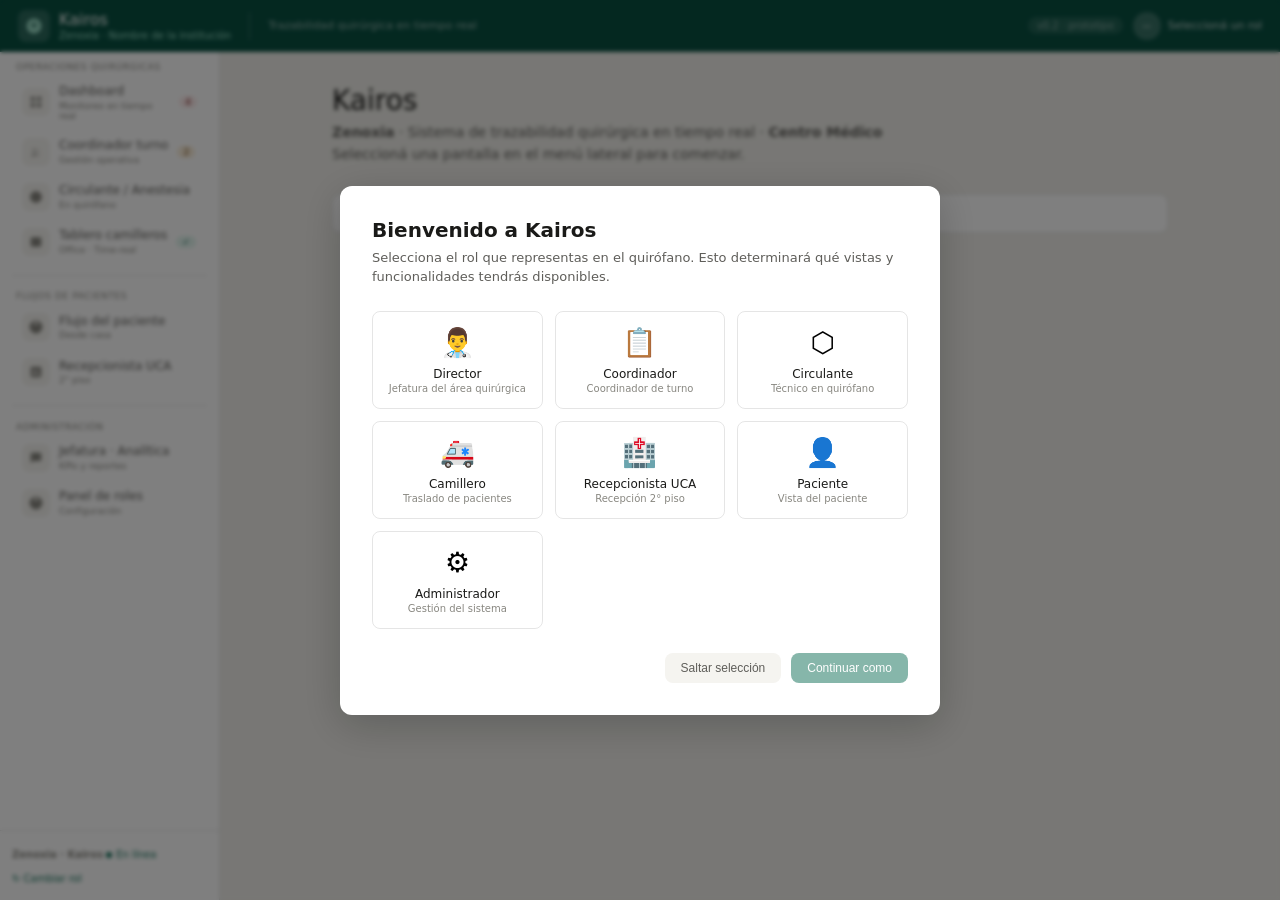
==== index.html @ 5dfb1ed2 "Add files via upload" ====
<!DOCTYPE html>
<html lang="es">
<head>
<meta charset="UTF-8">
<meta name="viewport" content="width=device-width, initial-scale=1.0">
<title>Kairos — Sistema de Trazabilidad Quirúrgica</title>
<script src="config.js"></script>
<style>
:root{
  --bg:#fff;--bg2:#f5f4f0;--bg3:#f0efea;
  --txt:#1a1a18;--txt2:#5f5e5a;--txt3:#888780;
  --brd:rgba(0,0,0,0.10);--brd2:rgba(0,0,0,0.18);
  --g:#0F6E56;--gl:#E1F5EE;--gm:#9FE1CB;--gd:#085041;
  --bl:#E6F1FB;--b:#0C447C;
  --al:#FAEEDA;--a:#633806;--am:#EF9F27;
  --rl:#FCEBEB;--r2:#791F1F;--rm:#E24B4A;
  --pl:#EEEDFE;--p:#3C3489;
  --rr:8px;--rl2:12px;
  --nav-w:220px;
  --top-h:52px;
}
*{box-sizing:border-box;margin:0;padding:0}
html,body{height:100%;overflow:hidden}
body{font-family:-apple-system,BlinkMacSystemFont,'Segoe UI',system-ui,sans-serif;font-size:13px;background:var(--bg3);display:flex;flex-direction:column}

/* ── MODAL SELECTOR DE ROLES ── */
.role-selector-modal{position:fixed;inset:0;background:rgba(0,0,0,.5);display:flex;align-items:center;justify-content:center;z-index:1000;backdrop-filter:blur(2px)}
.rsm-content{background:var(--bg);border-radius:var(--rl2);padding:32px;max-width:600px;width:90%;box-shadow:0 10px 40px rgba(0,0,0,.2)}
.rsm-header{margin-bottom:24px}
.rsm-title{font-size:20px;font-weight:600;color:var(--txt);margin-bottom:6px}
.rsm-sub{font-size:13px;color:var(--txt2);line-height:1.5}
.rsm-grid{display:grid;grid-template-columns:repeat(auto-fit, minmax(160px, 1fr));gap:12px;margin:20px 0}
.rsm-card{padding:14px;border:1px solid var(--brd);border-radius:var(--rr);cursor:pointer;transition:all .15s;text-align:center}
.rsm-card:hover{border-color:var(--gm);background:var(--gl);transform:translateY(-2px)}
.rsm-card.selected{border-color:var(--g);background:var(--gl);box-shadow:0 4px 12px rgba(15,110,86,.15)}
.rsm-card-icon{font-size:28px;margin-bottom:8px}
.rsm-card-name{font-size:12px;font-weight:500;color:var(--txt);margin-bottom:2px}
.rsm-card-desc{font-size:10px;color:var(--txt3)}
.rsm-footer{display:flex;gap:10px;margin-top:24px;justify-content:flex-end}
.rsm-btn{padding:8px 16px;border-radius:var(--rr);border:none;font-size:12px;font-weight:500;cursor:pointer;transition:all .15s}
.rsm-btn-cancel{background:var(--bg2);color:var(--txt2)}
.rsm-btn-cancel:hover{background:var(--brd2)}
.rsm-btn-confirm{background:var(--g);color:#fff}
.rsm-btn-confirm:hover{background:var(--gd)}
.rsm-btn-confirm:disabled{opacity:.5;cursor:not-allowed}

/* ── TOPBAR GLOBAL ── */
.global-top{height:var(--top-h);background:var(--gd);display:flex;align-items:center;padding:0 18px;gap:14px;flex-shrink:0;border-bottom:0.5px solid rgba(255,255,255,.1)}
.gt-logo{display:flex;align-items:center;gap:9px}
.gt-logo-icon{width:32px;height:32px;background:rgba(255,255,255,.15);border-radius:8px;display:flex;align-items:center;justify-content:center}
.gt-logo-icon svg{width:18px;height:18px;fill:var(--gm)}
.gt-product{font-size:16px;font-weight:500;color:#fff}
.gt-inst{font-size:10px;color:var(--gm);margin-top:1px}
.gt-sep{width:1px;height:28px;background:rgba(255,255,255,.2);margin:0 4px}
.gt-tagline{font-size:11px;color:rgba(255,255,255,.6)}
.gt-right{margin-left:auto;display:flex;align-items:center;gap:10px}
.gt-version{font-size:10px;color:rgba(255,255,255,.5);background:rgba(255,255,255,.1);padding:3px 9px;border-radius:20px}
.gt-user{display:flex;align-items:center;gap:7px;font-size:11px;color:rgba(255,255,255,.8);cursor:pointer}
.gt-user:hover{opacity:.8}
.gt-av{width:28px;height:28px;border-radius:50%;background:rgba(255,255,255,.2);display:flex;align-items:center;justify-content:center;font-size:9px;font-weight:500;color:#fff}
.gt-user-menu{position:absolute;top:52px;right:18px;background:var(--bg);border:0.5px solid var(--brd);border-radius:var(--rr);padding:6px;min-width:180px;display:none;z-index:500;box-shadow:0 4px 12px rgba(0,0,0,.1)}
.gt-user-menu.visible{display:block}
.gum-item{padding:8px 12px;font-size:11px;color:var(--txt2);cursor:pointer;border-radius:var(--rr);transition:background .12s}
.gum-item:hover{background:var(--bg2)}
.gum-divider{height:0.5px;background:var(--brd);margin:4px 0}

/* ── LAYOUT ── */
.app-body{display:flex;flex:1;overflow:hidden}

/* ── SIDEBAR NAV ── */
.sidenav{width:var(--nav-w);background:var(--bg);border-right:0.5px solid var(--brd);display:flex;flex-direction:column;flex-shrink:0;overflow-y:auto}
.nav-section{padding:10px 12px 4px}
.nav-section-title{font-size:9px;font-weight:500;color:var(--txt3);text-transform:uppercase;letter-spacing:.07em;margin-bottom:4px;padding:0 4px}
.nav-item{display:flex;align-items:center;gap:9px;padding:8px 10px;border-radius:var(--rr);cursor:pointer;transition:background .12s;margin-bottom:1px}
.nav-item:hover{background:var(--bg2)}
.nav-item.active{background:var(--gl)}
.nav-item.active .nav-label{color:var(--gd);font-weight:500}
.nav-item.active .nav-icon{background:var(--g)}
.nav-item.active .nav-icon svg{fill:#fff;stroke:#fff}
.nav-item.hidden{display:none}
.nav-icon{width:28px;height:28px;border-radius:7px;background:var(--bg2);display:flex;align-items:center;justify-content:center;flex-shrink:0;transition:background .12s}
.nav-icon svg{width:14px;height:14px;fill:var(--txt3);stroke:none}
.nav-label{font-size:12px;color:var(--txt2);flex:1;line-height:1.3}
.nav-role{font-size:9px;color:var(--txt3);margin-top:1px}
.nav-badge{font-size:9px;padding:1px 6px;border-radius:8px;font-weight:500}
.nb-alert{background:var(--rl);color:var(--r2)}
.nb-warn{background:var(--al);color:var(--a)}
.nb-ok{background:var(--gl);color:var(--gd)}
.nb-info{background:var(--bl);color:var(--b)}

.nav-divider{height:0.5px;background:var(--brd);margin:6px 12px}

.nav-footer{padding:12px;border-top:0.5px solid var(--brd);margin-top:auto}
.nf-info{font-size:10px;color:var(--txt3);line-height:1.6}
.nf-dot{display:inline-flex;align-items:center;gap:4px;font-size:10px;color:var(--g);margin-top:4px}
.nf-live{width:6px;height:6px;border-radius:50%;background:var(--g);animation:pulse 1.8s infinite}
.nf-change-role{font-size:10px;color:var(--g);cursor:pointer;margin-top:6px;padding:4px 0}
.nf-change-role:hover{text-decoration:underline}
@keyframes pulse{0%,100%{opacity:1}50%{opacity:.3}}

/* ── CONTENT AREA ── */
.content{flex:1;overflow:hidden;position:relative;background:var(--bg3)}
.content iframe{width:100%;height:100%;border:none;display:block}
.content-placeholder{display:flex;flex-direction:column;align-items:center;justify-content:center;height:100%;gap:12px;color:var(--txt3)}
.cp-icon{font-size:48px;opacity:.4}
.cp-text{font-size:14px;font-weight:500;color:var(--txt2)}
.cp-sub{font-size:11px;color:var(--txt3)}

/* ── BREADCRUMB ── */
.breadcrumb{height:34px;background:var(--bg);border-bottom:0.5px solid var(--brd);display:flex;align-items:center;padding:0 16px;gap:6px;font-size:11px;color:var(--txt3);flex-shrink:0}
.bc-home{color:var(--txt3);cursor:pointer}
.bc-home:hover{color:var(--g)}
.bc-sep{color:var(--brd2)}
.bc-current{color:var(--txt);font-weight:500}
.bc-right{margin-left:auto;display:flex;align-items:center;gap:8px}
.bc-badge{font-size:10px;padding:2px 8px;border-radius:10px;font-weight:500}
.bc-open{font-size:10px;color:var(--g);cursor:pointer;text-decoration:none;display:flex;align-items:center;gap:3px}
.bc-open:hover{text-decoration:underline}

/* ── LOADING ── */
.loading{position:absolute;inset:0;background:var(--bg3);display:flex;align-items:center;justify-content:center;flex-direction:column;gap:10px;z-index:10}
.loading-spinner{width:32px;height:32px;border:2px solid var(--brd);border-top-color:var(--g);border-radius:50%;animation:spin .8s linear infinite}
@keyframes spin{to{transform:rotate(360deg)}}
.loading-txt{font-size:11px;color:var(--txt3)}

/* ── WELCOME ── */
.welcome{padding:32px;max-width:900px;margin:0 auto;overflow-y:auto}
.w-product{font-size:28px;font-weight:500;color:var(--txt);margin-bottom:4px}
.w-sub{font-size:14px;color:var(--txt2);margin-bottom:28px;line-height:1.6}

.w-section-title{font-size:12px;font-weight:600;color:var(--txt);text-transform:uppercase;letter-spacing:.05em;margin-top:28px;margin-bottom:12px;padding:8px 0;border-bottom:0.5px solid var(--brd)}

.w-grid{display:grid;grid-template-columns:repeat(auto-fit, minmax(250px, 1fr));gap:12px}
.w-card{background:var(--bg);border:0.5px solid var(--brd);border-radius:var(--rl2);padding:16px;cursor:pointer;transition:all .15s}
.w-card:hover{border-color:var(--gm);background:var(--gl);box-shadow:0 2px 8px rgba(0,0,0,.06)}
.w-card.featured{border-color:var(--gm);background:var(--gl)}
.wc-icon{width:36px;height:36px;border-radius:9px;display:flex;align-items:center;justify-content:center;margin-bottom:10px;font-size:18px}
.wc-title{font-size:13px;font-weight:500;color:var(--txt);margin-bottom:3px}
.wc-role{font-size:10px;color:var(--txt3);margin-bottom:6px}
.wc-desc{font-size:11px;color:var(--txt2);line-height:1.5}

.w-hint{font-size:11px;color:var(--txt3);margin-top:28px;padding:10px 14px;background:var(--bg);border-radius:var(--rr);border:0.5px solid var(--brd);line-height:1.6}
</style>
</head>
<body>

<!-- MODAL DE SELECCIÓN DE ROLES (INICIAL) -->
<div class="role-selector-modal" id="role-selector-modal" style="display:none">
  <div class="rsm-content">
    <div class="rsm-header">
      <div class="rsm-title">Bienvenido a Kairos</div>
      <div class="rsm-sub">Selecciona el rol que representas en el quirófano. Esto determinará qué vistas y funcionalidades tendrás disponibles.</div>
    </div>

    <div class="rsm-grid" id="role-grid">
      <!-- Se genera dinámicamente -->
    </div>

    <div class="rsm-footer">
      <button class="rsm-btn rsm-btn-cancel" onclick="skipRoleSelection()">Saltar selección</button>
      <button class="rsm-btn rsm-btn-confirm" id="btn-confirm-role" disabled>Continuar como</button>
    </div>
  </div>
</div>

<!-- TOPBAR GLOBAL -->
<div class="global-top">
  <div class="gt-logo">
    <div class="gt-logo-icon">
      <svg viewBox="0 0 24 24"><path d="M12 2a10 10 0 100 20A10 10 0 0012 2zm1 14h-2v-4H7v-2h4V6h2v4h4v2h-4v4z"/></svg>
    </div>
    <div>
      <div class="gt-product" id="top-product">Kairos</div>
      <div class="gt-inst" id="top-inst">Zenoxia · Nombre de la institución</div>
    </div>
  </div>
  <div class="gt-sep"></div>
  <div class="gt-tagline" id="top-tagline">Trazabilidad quirúrgica en tiempo real</div>
  <div class="gt-right">
    <div class="gt-version" id="top-version">v0.2 · prototipo</div>
    <div class="gt-user" id="top-user" onclick="toggleUserMenu()">
      <div class="gt-av" id="top-av">—</div>
      <span id="top-username">Seleccioná un rol</span>
    </div>
    <div class="gt-user-menu" id="user-menu">
      <div class="gum-item" onclick="changeRole()">Cambiar rol</div>
      <div class="gum-divider"></div>
      <div class="gum-item" onclick="loadScreen('roles')">Configurar acceso</div>
      <div class="gum-item" onclick="clearStorage()">Limpiar sesión</div>
    </div>
  </div>
</div>

<!-- APP BODY -->
<div class="app-body">

  <!-- SIDENAV -->
  <div class="sidenav">

    <div class="nav-section">
      <div class="nav-section-title">Operaciones Quirúrgicas</div>

      <div class="nav-item" onclick="loadScreen('dashboard')" id="nav-dashboard" data-roles="director,coord,circulante,camillero">
        <div class="nav-icon">
          <svg viewBox="0 0 24 24" stroke="var(--txt3)" fill="none" stroke-width="1.8"><rect x="3" y="3" width="7" height="7"/><rect x="14" y="3" width="7" height="7"/><rect x="3" y="14" width="7" height="7"/><rect x="14" y="14" width="7" height="7"/></svg>
        </div>
        <div>
          <div class="nav-label">Dashboard</div>
          <div class="nav-role">Monitoreo en tiempo real</div>
        </div>
        <span class="nav-badge nb-alert">4</span>
      </div>

      <div class="nav-item" onclick="loadScreen('coord')" id="nav-coord" data-roles="director,coord">
        <div class="nav-icon">
          <svg viewBox="0 0 24 24" stroke="var(--txt3)" fill="none" stroke-width="1.8"><path d="M4 19.5A2.5 2.5 0 0 1 6.5 17H20M4 6.5A2.5 2.5 0 0 1 6.5 9H20M4 12.5A2.5 2.5 0 0 1 6.5 15H20"/></svg>
        </div>
        <div>
          <div class="nav-label">Coordinador turno</div>
          <div class="nav-role">Gestión operativa</div>
        </div>
        <span class="nav-badge nb-warn">2</span>
      </div>

      <div class="nav-item" onclick="loadScreen('circulante')" id="nav-circulante" data-roles="director,circulante">
        <div class="nav-icon">
          <svg viewBox="0 0 24 24" stroke="var(--txt3)" fill="none" stroke-width="1.8"><path d="M12 2c5.5 0 10 4.5 10 10s-4.5 10-10 10S2 17.5 2 12 6.5 2 12 2m0 2v8m4-4l-4 4m-4-4l4 4"/></svg>
        </div>
        <div>
          <div class="nav-label">Circulante / Anestesia</div>
          <div class="nav-role">En quirófano</div>
        </div>
      </div>

      <div class="nav-item" onclick="loadScreen('camilleros')" id="nav-camilleros" data-roles="director,coord,camillero">
        <div class="nav-icon">
          <svg viewBox="0 0 24 24" stroke="var(--txt3)" fill="none" stroke-width="1.8"><path d="M3 12h2m14 0h2M3 6h18M3 18h18M5 4h14a2 2 0 0 1 2 2v12a2 2 0 0 1-2 2H5a2 2 0 0 1-2-2V6a2 2 0 0 1 2-2z"/></svg>
        </div>
        <div>
          <div class="nav-label">Tablero camilleros</div>
          <div class="nav-role">Office · Time-real</div>
        </div>
        <span class="nav-badge nb-ok">✓</span>
      </div>

    </div>

    <div class="nav-divider"></div>

    <div class="nav-section">
      <div class="nav-section-title">Flujos de Pacientes</div>

      <div class="nav-item" onclick="loadScreen('paciente')" id="nav-paciente" data-roles="director,coord,paciente">
        <div class="nav-icon">
          <svg viewBox="0 0 24 24" stroke="var(--txt3)" fill="none" stroke-width="1.8"><path d="M12 1a11 11 0 1 0 0 22 11 11 0 0 0 0-22zm0 2a3 3 0 1 1 0 6 3 3 0 0 1 0-6zm6 9.5c0-2.5-2.5-4.5-6-4.5s-6 2-6 4.5V20h12v-2.5z"/></svg>
        </div>
        <div>
          <div class="nav-label">Flujo del paciente</div>
          <div class="nav-role">Desde casa</div>
        </div>
      </div>

      <div class="nav-item" onclick="loadScreen('uca')" id="nav-uca" data-roles="director,uca">
        <div class="nav-icon">
          <svg viewBox="0 0 24 24" stroke="var(--txt3)" fill="none" stroke-width="1.8"><path d="M19 3H5c-1.1 0-2 .9-2 2v14c0 1.1.9 2 2 2h14c1.1 0 2-.9 2-2V5c0-1.1-.9-2-2-2zM9 17H7v-7h2v7zm4 0h-2V7h2v10zm4 0h-2v-4h2v4z"/></svg>
        </div>
        <div>
          <div class="nav-label">Recepcionista UCA</div>
          <div class="nav-role">2° piso</div>
        </div>
      </div>

    </div>

    <div class="nav-divider"></div>

    <div class="nav-section">
      <div class="nav-section-title">Administración</div>

      <div class="nav-item" onclick="loadScreen('jefatura')" id="nav-jefatura" data-roles="director">
        <div class="nav-icon">
          <svg viewBox="0 0 24 24" stroke="var(--txt3)" fill="none" stroke-width="1.8"><path d="M21 15a2 2 0 0 1-2 2H7l-4 4V5a2 2 0 0 1 2-2h14a2 2 0 0 1 2 2z"/></svg>
        </div>
        <div>
          <div class="nav-label">Jefatura · Analítica</div>
          <div class="nav-role">KPIs y reportes</div>
        </div>
      </div>

      <div class="nav-item" onclick="loadScreen('roles')" id="nav-roles" data-roles="director,admin">
        <div class="nav-icon">
          <svg viewBox="0 0 24 24" stroke="var(--txt3)" fill="none" stroke-width="1.8"><path d="M12 1a11 11 0 1 0 0 22 11 11 0 0 0 0-22zm0 2a3 3 0 1 1 0 6 3 3 0 0 1 0-6zm6 9.5c0-2.5-2.5-4.5-6-4.5s-6 2-6 4.5V20h12v-2.5z"/></svg>
        </div>
        <div>
          <div class="nav-label">Panel de roles</div>
          <div class="nav-role">Configuración</div>
        </div>
      </div>

    </div>

    <!-- FOOTER NAV -->
    <div class="nav-footer">
      <div class="nf-info">
        <strong id="nf-config-name">Zenoxia · Kairos</strong>
        <div class="nf-dot"><span class="nf-live"></span> En línea</div>
      </div>
      <div class="nf-change-role" onclick="changeRole()">↻ Cambiar rol</div>
    </div>

  </div>

  <!-- MAIN CONTENT -->
  <div style="display:flex;flex-direction:column;flex:1;overflow:hidden">
    
    <!-- BREADCRUMB -->
    <div class="breadcrumb" id="breadcrumb" style="display:none">
      <span class="bc-home" onclick="goHome()">Inicio</span>
      <span class="bc-sep">/</span>
      <span class="bc-current" id="bc-current">—</span>
      <div class="bc-right">
        <a class="bc-open" id="bc-open-link" target="_blank" rel="noopener noreferrer">
          <span>Abrir en nueva pestaña</span>
          <span>↗</span>
        </a>
      </div>
    </div>

    <!-- IFRAME CONTENT -->
    <div class="content" id="content-area">

      <!-- WELCOME DEFAULT -->
      <div id="welcome-screen" class="welcome">
        <div class="w-product" id="w-product-name">Kairos</div>
        <div class="w-sub"><strong id="w-empresa">Zenoxia</strong> · Sistema de trazabilidad quirúrgica en tiempo real · <strong id="w-inst-name">Centro Médico</strong><br>Seleccioná una pantalla en el menú lateral para comenzar.</div>

        <div id="role-specific-content">
          <!-- Se genera dinámicamente según el rol -->
        </div>

        <div class="w-hint">
          <strong>Prototipo funcional v0.2</strong> · Estás navegando como <strong id="hint-role">usuario sin rol</strong>. <a href="#" onclick="changeRole(); return false;">Cambiar rol</a>
        </div>
      </div>

      <!-- IFRAME (oculto hasta que se selecciona una pantalla) -->
      <div id="loading-indicator" class="loading" style="display:none">
        <div class="loading-spinner"></div>
        <div class="loading-txt">Cargando pantalla...</div>
      </div>
      <iframe id="main-iframe" style="display:none" title="Pantalla Kairos"></iframe>

    </div>
  </div>
</div>

<script>
// ── DEFINICIÓN DE ROLES ──────────────────────────────
const ROLES_CONFIG = {
  director: {
    icon: '👨‍⚕️',
    name: 'Director',
    desc: 'Jefatura del área quirúrgica',
    user: 'DR',
    username: 'Dr. Díaz Ruiz, Adriana'
  },
  coord: {
    icon: '📋',
    name: 'Coordinador',
    desc: 'Coordinador de turno',
    user: 'GR',
    username: 'González, Romina · Coord. QX'
  },
  circulante: {
    icon: '⬡',
    name: 'Circulante',
    desc: 'Técnico en quirófano',
    user: 'LV',
    username: 'Vidal, Laura · Circulante'
  },
  camillero: {
    icon: '🚑',
    name: 'Camillero',
    desc: 'Traslado de pacientes',
    user: 'CA',
    username: 'Sistema Camilleros'
  },
  uca: {
    icon: '🏥',
    name: 'Recepcionista UCA',
    desc: 'Recepción 2° piso',
    user: 'MR',
    username: 'Rodríguez, María'
  },
  paciente: {
    icon: '👤',
    name: 'Paciente',
    desc: 'Vista del paciente',
    user: '→',
    username: 'Vista del paciente'
  },
  admin: {
    icon: '⚙️',
    name: 'Administrador',
    desc: 'Gestión del sistema',
    user: 'AD',
    username: 'Administrador del sistema'
  }
};

// ── DEFINICIÓN DE PANTALLAS ──────────────────────────────
const SCREENS = {
  dashboard:  { file:'03_dashboard_monitoreo.html',      label:'Dashboard · Monitoreo' },
  coord:      { file:'02_coordinador_turno_qx_v2.html',  label:'Coordinador turno QX' },
  circulante: { file:'05_circulante_qx.html',            label:'Circulante · QX' },
  camilleros: { file:'08_tablero_camilleros.html',       label:'Tablero camilleros' },
  uca:        { file:'06_uca_jefatura.html',             label:'Recepcionista UCA' },
  paciente:   { file:'04_flujo_paciente_v3.html',        label:'Flujo del paciente' },
  jefatura:   { file:'06_uca_jefatura.html',             label:'Jefatura · Analítica' },
  roles:      { file:'01_panel_roles.html',              label:'Panel de roles' },
};

let currentRole = null;
let currentScreen = null;

// ── INICIALIZACIÓN ──────────────────────────────────
window.addEventListener('DOMContentLoaded', () => {
  // Aplicar config
  if (typeof CONFIG !== 'undefined') {
    document.getElementById('top-product').textContent    = CONFIG.proyecto.nombre;
    document.getElementById('top-inst').textContent       = CONFIG.proyecto.empresa + ' · ' + CONFIG.institucion.nombre;
    document.getElementById('top-tagline').textContent    = CONFIG.proyecto.tagline;
    document.getElementById('top-version').textContent    = CONFIG.proyecto.version;
    document.getElementById('w-product-name').textContent = CONFIG.proyecto.nombre;
    document.getElementById('w-empresa').textContent      = CONFIG.proyecto.empresa;
    document.getElementById('w-inst-name').textContent    = CONFIG.institucion.nombre;
    document.getElementById('nf-config-name').textContent = CONFIG.proyecto.empresa + ' · ' + CONFIG.proyecto.nombre;
    document.title = CONFIG.proyecto.nombre + ' — ' + CONFIG.proyecto.empresa;
  }

  // Verificar si hay rol guardado
  const savedRole = localStorage.getItem('kairos-user-role');
  if (savedRole && ROLES_CONFIG[savedRole]) {
    setUserRole(savedRole);
  } else {
    showRoleSelector();
  }
});

// ── MODAL DE SELECCIÓN DE ROLES ──────────────────────────────
function showRoleSelector() {
  const roleGrid = document.getElementById('role-grid');
  const modal = document.getElementById('role-selector-modal');
  
  roleGrid.innerHTML = '';
  Object.entries(ROLES_CONFIG).forEach(([roleId, roleData]) => {
    const card = document.createElement('div');
    card.className = 'rsm-card';
    card.innerHTML = `
      <div class="rsm-card-icon">${roleData.icon}</div>
      <div class="rsm-card-name">${roleData.name}</div>
      <div class="rsm-card-desc">${roleData.desc}</div>
    `;
    card.onclick = () => selectRole(roleId, card);
    roleGrid.appendChild(card);
  });
  
  modal.style.display = 'flex';
}

function selectRole(roleId, element) {
  // Remover selección anterior
  document.querySelectorAll('.rsm-card').forEach(c => c.classList.remove('selected'));
  // Seleccionar nuevo
  element.classList.add('selected');
  // Habilitar botón
  document.getElementById('btn-confirm-role').disabled = false;
  document.getElementById('btn-confirm-role').textContent = 'Continuar como ' + ROLES_CONFIG[roleId].name;
  // Guardar selección temporal
  window.selectedRole = roleId;
}

function confirmRole() {
  if (window.selectedRole) {
    setUserRole(window.selectedRole);
  }
}

function skipRoleSelection() {
  document.getElementById('role-selector-modal').style.display = 'none';
  // Mostrar welcome sin rol
}

function setUserRole(roleId) {
  currentRole = roleId;
  const roleData = ROLES_CONFIG[roleId];
  
  // Guardar en localStorage
  localStorage.setItem('kairos-user-role', roleId);
  
  // Actualizar topbar
  document.getElementById('top-av').textContent = roleData.user;
  document.getElementById('top-username').textContent = roleData.username;
  document.getElementById('hint-role').textContent = roleData.name;
  
  // Ocultar modal
  document.getElementById('role-selector-modal').style.display = 'none';
  
  // Filtrar menú según rol
  filterMenuByRole(roleId);
  
  // Generar contenido dinámico del welcome
  generateWelcomeContent(roleId);
  
  // Volver a home
  goHome();
}

function filterMenuByRole(roleId) {
  document.querySelectorAll('[data-roles]').forEach(item => {
    const roles = item.getAttribute('data-roles').split(',');
    if (roles.includes(roleId)) {
      item.classList.remove('hidden');
    } else {
      item.classList.add('hidden');
    }
  });
}

function generateWelcomeContent(roleId) {
  const container = document.getElementById('role-specific-content');
  const roleData = ROLES_CONFIG[roleId];
  
  // Determinar qué pantallas mostrar para este rol
  const availableScreens = [];
  Object.entries(SCREENS).forEach(([screenId, screenData]) => {
    const navItem = document.getElementById('nav-' + screenId);
    if (navItem && !navItem.classList.contains('hidden')) {
      availableScreens.push({ id: screenId, ...screenData });
    }
  });
  
  let html = '';
  
  // Agrupar pantallas por categoría
  const opScreens = availableScreens.filter(s => 
    ['dashboard', 'coord', 'circulante', 'camilleros'].includes(s.id)
  );
  const pacScreens = availableScreens.filter(s => 
    ['paciente', 'uca'].includes(s.id)
  );
  const adminScreens = availableScreens.filter(s => 
    ['jefatura', 'roles'].includes(s.id)
  );
  
  if (opScreens.length > 0) {
    html += `<div class="w-section-title">Operaciones Quirúrgicas</div><div class="w-grid">`;
    opScreens.forEach(s => {
      const icons = {dashboard:'📊', coord:'📋', circulante:'⬡', camilleros:'🚑'};
      html += `
        <div class="w-card" onclick="loadScreen('${s.id}')">
          <div class="wc-icon" style="background:var(--bl)">${icons[s.id] || '📱'}</div>
          <div class="wc-title">${s.label}</div>
          <div class="wc-desc">Acceso disponible para tu rol.</div>
        </div>
      `;
    });
    html += `</div>`;
  }
  
  if (pacScreens.length > 0) {
    html += `<div class="w-section-title">Flujos de Pacientes</div><div class="w-grid">`;
    pacScreens.forEach(s => {
      const icons = {paciente:'👤', uca:'🏥'};
      html += `
        <div class="w-card" onclick="loadScreen('${s.id}')">
          <div class="wc-icon" style="background:var(--pl)">${icons[s.id] || '📱'}</div>
          <div class="wc-title">${s.label}</div>
          <div class="wc-desc">Acceso disponible para tu rol.</div>
        </div>
      `;
    });
    html += `</div>`;
  }
  
  if (adminScreens.length > 0) {
    html += `<div class="w-section-title">Administración</div><div class="w-grid">`;
    adminScreens.forEach(s => {
      const icons = {jefatura:'📈', roles:'⚙️'};
      html += `
        <div class="w-card" onclick="loadScreen('${s.id}')">
          <div class="wc-icon" style="background:var(--bg2)">${icons[s.id] || '⚙️'}</div>
          <div class="wc-title">${s.label}</div>
          <div class="wc-desc">Acceso disponible para tu rol.</div>
        </div>
      `;
    });
    html += `</div>`;
  }
  
  container.innerHTML = html;
}

function changeRole() {
  currentRole = null;
  localStorage.removeItem('kairos-user-role');
  location.reload();
}

function toggleUserMenu() {
  const menu = document.getElementById('user-menu');
  menu.classList.toggle('visible');
  document.addEventListener('click', function closeMenu(e) {
    if (!menu.contains(e.target) && !document.getElementById('top-user').contains(e.target)) {
      menu.classList.remove('visible');
      document.removeEventListener('click', closeMenu);
    }
  });
}

function clearStorage() {
  localStorage.clear();
  location.reload();
}

// ── CARGA DE PANTALLAS ──────────────────────────────────
function loadScreen(id) {
  const s = SCREENS[id];
  if (!s) return;
  
  // Verificar que el rol tiene acceso
  const navItem = document.getElementById('nav-' + id);
  if (!navItem || navItem.classList.contains('hidden')) {
    alert('No tienes acceso a esta pantalla con tu rol actual.');
    return;
  }
  
  currentScreen = id;

  // Activar nav item
  document.querySelectorAll('.nav-item').forEach(n => n.classList.remove('active'));
  if (navItem) navItem.classList.add('active');

  // Breadcrumb
  document.getElementById('breadcrumb').style.display = 'flex';
  document.getElementById('bc-current').textContent   = s.label;
  document.getElementById('bc-open-link').href        = s.file;

  // Ocultar welcome
  document.getElementById('welcome-screen').style.display = 'none';

  // Mostrar loading
  const loading = document.getElementById('loading-indicator');
  const iframe  = document.getElementById('main-iframe');
  loading.style.display = 'flex';
  iframe.style.display  = 'none';

  // Cargar iframe
  iframe.onload = () => {
    loading.style.display = 'none';
    iframe.style.display  = 'block';

    if (id === 'jefatura') {
      try {
        const doc = iframe.contentDocument || iframe.contentWindow.document;
        const jefBtn = doc.querySelector('.stab:last-child');
        if (jefBtn) jefBtn.click();
      } catch(e) {}
    }
  };
  iframe.src = s.file;
}

function goHome() {
  currentScreen = null;
  document.querySelectorAll('.nav-item').forEach(n => n.classList.remove('active'));
  document.getElementById('breadcrumb').style.display    = 'none';
  document.getElementById('welcome-screen').style.display = 'block';
  document.getElementById('main-iframe').style.display   = 'none';
  document.getElementById('loading-indicator').style.display = 'none';
}

// Aplicar botón de confirmación del modal
document.addEventListener('DOMContentLoaded', () => {
  document.getElementById('btn-confirm-role').addEventListener('click', confirmRole);
});
</script>
</body>
</html>
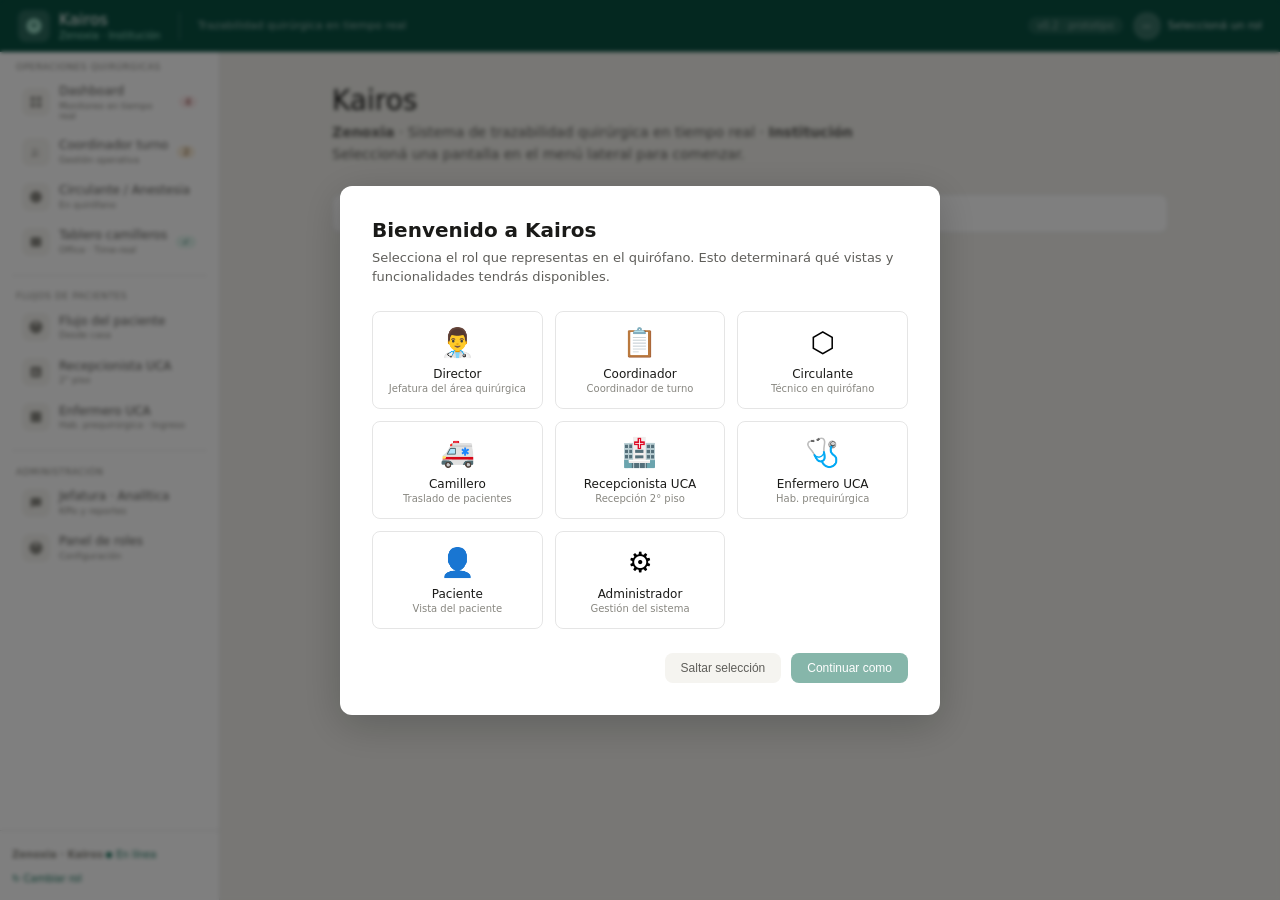
==== commit cc93a4a1: "Add files via upload" ====
--- a/index.html
+++ b/index.html
@@ -171,7 +171,7 @@
     </div>
     <div>
       <div class="gt-product" id="top-product">Kairos</div>
-      <div class="gt-inst" id="top-inst">Zenoxia · Nombre de la institución</div>
+      <div class="gt-inst" id="top-inst">Zenoxia · Institución</div>
     </div>
   </div>
   <div class="gt-sep"></div>
@@ -267,6 +267,16 @@
         <div>
           <div class="nav-label">Recepcionista UCA</div>
           <div class="nav-role">2° piso</div>
+        </div>
+      </div>
+
+      <div class="nav-item" onclick="loadScreen('enfermero')" id="nav-enfermero" data-roles="director,enfermero">
+        <div class="nav-icon">
+          <svg viewBox="0 0 24 24" stroke="var(--txt3)" fill="none" stroke-width="1.8"><rect x="3" y="3" width="18" height="18" rx="2"/><path d="M12 8v8M8 12h8"/></svg>
+        </div>
+        <div>
+          <div class="nav-label">Enfermero UCA</div>
+          <div class="nav-role">Hab. prequirúrgica · Ingreso</div>
         </div>
       </div>
 
@@ -332,7 +342,7 @@
       <!-- WELCOME DEFAULT -->
       <div id="welcome-screen" class="welcome">
         <div class="w-product" id="w-product-name">Kairos</div>
-        <div class="w-sub"><strong id="w-empresa">Zenoxia</strong> · Sistema de trazabilidad quirúrgica en tiempo real · <strong id="w-inst-name">Centro Médico</strong><br>Seleccioná una pantalla en el menú lateral para comenzar.</div>
+        <div class="w-sub"><strong id="w-empresa">Zenoxia</strong> · Sistema de trazabilidad quirúrgica en tiempo real · <strong id="w-inst-name">Institución</strong><br>Seleccioná una pantalla en el menú lateral para comenzar.</div>
 
         <div id="role-specific-content">
           <!-- Se genera dinámicamente según el rol -->
@@ -392,6 +402,13 @@
     user: 'MR',
     username: 'Rodríguez, María'
   },
+  enfermero: {
+    icon: '🩺',
+    name: 'Enfermero UCA',
+    desc: 'Hab. prequirúrgica',
+    user: 'GF',
+    username: 'Fernández, Gustavo'
+  },
   paciente: {
     icon: '👤',
     name: 'Paciente',
@@ -414,9 +431,10 @@
   coord:      { file:'02_coordinador_turno_qx_v2.html',  label:'Coordinador turno QX' },
   circulante: { file:'05_circulante_qx.html',            label:'Circulante · QX' },
   camilleros: { file:'08_tablero_camilleros.html',       label:'Tablero camilleros' },
-  uca:        { file:'06_uca_jefatura.html',             label:'Recepcionista UCA' },
+  uca:        { file:'06_recepcionista_uca.html',        label:'Recepcionista UCA' },
+  enfermero:  { file:'07_enfermero_uca.html',            label:'Enfermero UCA' },
   paciente:   { file:'04_flujo_paciente_v3.html',        label:'Flujo del paciente' },
-  jefatura:   { file:'06_uca_jefatura.html',             label:'Jefatura · Analítica' },
+  jefatura:   { file:'09_jefatura.html',                 label:'Jefatura · Analítica' },
   roles:      { file:'01_panel_roles.html',              label:'Panel de roles' },
 };
 
@@ -660,13 +678,7 @@
     loading.style.display = 'none';
     iframe.style.display  = 'block';
 
-    if (id === 'jefatura') {
-      try {
-        const doc = iframe.contentDocument || iframe.contentWindow.document;
-        const jefBtn = doc.querySelector('.stab:last-child');
-        if (jefBtn) jefBtn.click();
-      } catch(e) {}
-    }
+    // Jefatura is now a standalone file — no tab switching needed
   };
   iframe.src = s.file;
 }
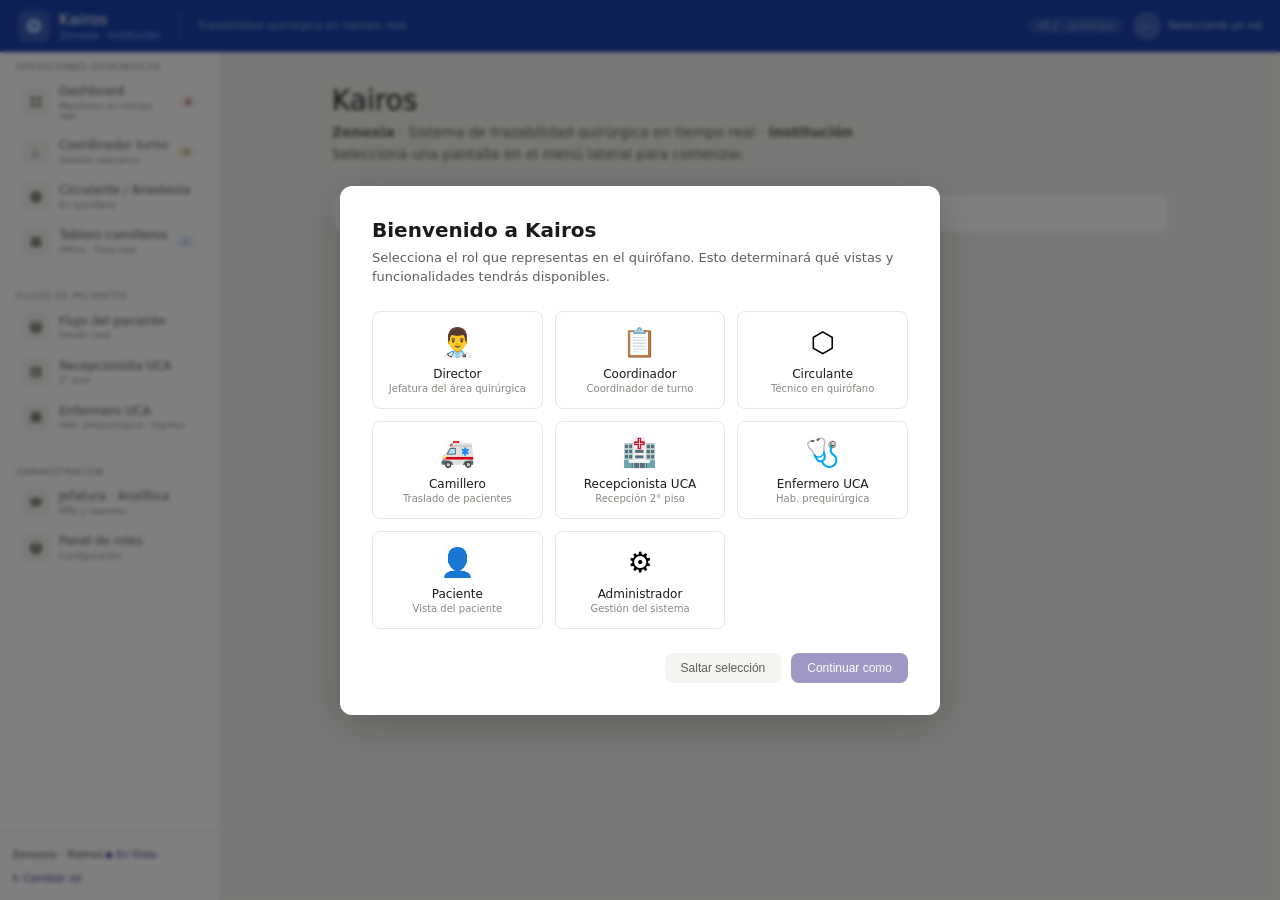
==== commit 25767bb7: "Add files via upload" ====
--- a/index.html
+++ b/index.html
@@ -10,12 +10,12 @@
   --bg:#fff;--bg2:#f5f4f0;--bg3:#f0efea;
   --txt:#1a1a18;--txt2:#5f5e5a;--txt3:#888780;
   --brd:rgba(0,0,0,0.10);--brd2:rgba(0,0,0,0.18);
-  --g:#0F6E56;--gl:#E1F5EE;--gm:#9FE1CB;--gd:#085041;
-  --bl:#E6F1FB;--b:#0C447C;
-  --al:#FAEEDA;--a:#633806;--am:#EF9F27;
-  --rl:#FCEBEB;--r2:#791F1F;--rm:#E24B4A;
+  --p:#2B57D9;--p-light:#EBF2FF;--p-mid:#A3C0F8;--p-dark:#1A3FAA;
+  --s-info-l:#E6F1FB;--s-info:#0C447C;
+  --s-warn-l:#FAEEDA;--s-warn:#633806;--s-warn-m:#EF9F27;
+  --s-err-l:#FCEBEB;--s-err:#791F1F;--s-err-m:#E24B4A;
   --pl:#EEEDFE;--p:#3C3489;
-  --rr:8px;--rl2:12px;
+  --r:8px;--r-lg:12px;
   --nav-w:220px;
   --top-h:52px;
 }
@@ -25,32 +25,32 @@
 
 /* ── MODAL SELECTOR DE ROLES ── */
 .role-selector-modal{position:fixed;inset:0;background:rgba(0,0,0,.5);display:flex;align-items:center;justify-content:center;z-index:1000;backdrop-filter:blur(2px)}
-.rsm-content{background:var(--bg);border-radius:var(--rl2);padding:32px;max-width:600px;width:90%;box-shadow:0 10px 40px rgba(0,0,0,.2)}
+.rsm-content{background:var(--bg);border-radius:var(--r-lg);padding:32px;max-width:600px;width:90%;box-shadow:0 10px 40px rgba(0,0,0,.2)}
 .rsm-header{margin-bottom:24px}
 .rsm-title{font-size:20px;font-weight:600;color:var(--txt);margin-bottom:6px}
 .rsm-sub{font-size:13px;color:var(--txt2);line-height:1.5}
 .rsm-grid{display:grid;grid-template-columns:repeat(auto-fit, minmax(160px, 1fr));gap:12px;margin:20px 0}
-.rsm-card{padding:14px;border:1px solid var(--brd);border-radius:var(--rr);cursor:pointer;transition:all .15s;text-align:center}
-.rsm-card:hover{border-color:var(--gm);background:var(--gl);transform:translateY(-2px)}
-.rsm-card.selected{border-color:var(--g);background:var(--gl);box-shadow:0 4px 12px rgba(15,110,86,.15)}
+.rsm-card{padding:14px;border:1px solid var(--brd);border-radius:var(--r);cursor:pointer;transition:all .15s;text-align:center}
+.rsm-card:hover{border-color:var(--p-mid);background:var(--p-light);transform:translateY(-2px)}
+.rsm-card.selected{border-color:var(--p);background:var(--p-light);box-shadow:0 4px 12px rgba(15,110,86,.15)}
 .rsm-card-icon{font-size:28px;margin-bottom:8px}
 .rsm-card-name{font-size:12px;font-weight:500;color:var(--txt);margin-bottom:2px}
 .rsm-card-desc{font-size:10px;color:var(--txt3)}
 .rsm-footer{display:flex;gap:10px;margin-top:24px;justify-content:flex-end}
-.rsm-btn{padding:8px 16px;border-radius:var(--rr);border:none;font-size:12px;font-weight:500;cursor:pointer;transition:all .15s}
+.rsm-btn{padding:8px 16px;border-radius:var(--r);border:none;font-size:12px;font-weight:500;cursor:pointer;transition:all .15s}
 .rsm-btn-cancel{background:var(--bg2);color:var(--txt2)}
 .rsm-btn-cancel:hover{background:var(--brd2)}
-.rsm-btn-confirm{background:var(--g);color:#fff}
-.rsm-btn-confirm:hover{background:var(--gd)}
+.rsm-btn-confirm{background:var(--p);color:#fff}
+.rsm-btn-confirm:hover{background:var(--p-dark)}
 .rsm-btn-confirm:disabled{opacity:.5;cursor:not-allowed}
 
 /* ── TOPBAR GLOBAL ── */
-.global-top{height:var(--top-h);background:var(--gd);display:flex;align-items:center;padding:0 18px;gap:14px;flex-shrink:0;border-bottom:0.5px solid rgba(255,255,255,.1)}
+.global-top{height:var(--top-h);background:var(--p-dark);display:flex;align-items:center;padding:0 18px;gap:14px;flex-shrink:0;border-bottom:0.5px solid rgba(255,255,255,.1)}
 .gt-logo{display:flex;align-items:center;gap:9px}
 .gt-logo-icon{width:32px;height:32px;background:rgba(255,255,255,.15);border-radius:8px;display:flex;align-items:center;justify-content:center}
-.gt-logo-icon svg{width:18px;height:18px;fill:var(--gm)}
+.gt-logo-icon svg{width:18px;height:18px;fill:var(--p-mid)}
 .gt-product{font-size:16px;font-weight:500;color:#fff}
-.gt-inst{font-size:10px;color:var(--gm);margin-top:1px}
+.gt-inst{font-size:10px;color:var(--p-mid);margin-top:1px}
 .gt-sep{width:1px;height:28px;background:rgba(255,255,255,.2);margin:0 4px}
 .gt-tagline{font-size:11px;color:rgba(255,255,255,.6)}
 .gt-right{margin-left:auto;display:flex;align-items:center;gap:10px}
@@ -58,9 +58,9 @@
 .gt-user{display:flex;align-items:center;gap:7px;font-size:11px;color:rgba(255,255,255,.8);cursor:pointer}
 .gt-user:hover{opacity:.8}
 .gt-av{width:28px;height:28px;border-radius:50%;background:rgba(255,255,255,.2);display:flex;align-items:center;justify-content:center;font-size:9px;font-weight:500;color:#fff}
-.gt-user-menu{position:absolute;top:52px;right:18px;background:var(--bg);border:0.5px solid var(--brd);border-radius:var(--rr);padding:6px;min-width:180px;display:none;z-index:500;box-shadow:0 4px 12px rgba(0,0,0,.1)}
+.gt-user-menu{position:absolute;top:52px;right:18px;background:var(--bg);border:0.5px solid var(--brd);border-radius:var(--r);padding:6px;min-width:180px;display:none;z-index:500;box-shadow:0 4px 12px rgba(0,0,0,.1)}
 .gt-user-menu.visible{display:block}
-.gum-item{padding:8px 12px;font-size:11px;color:var(--txt2);cursor:pointer;border-radius:var(--rr);transition:background .12s}
+.gum-item{padding:8px 12px;font-size:11px;color:var(--txt2);cursor:pointer;border-radius:var(--r);transition:background .12s}
 .gum-item:hover{background:var(--bg2)}
 .gum-divider{height:0.5px;background:var(--brd);margin:4px 0}
 
@@ -71,11 +71,11 @@
 .sidenav{width:var(--nav-w);background:var(--bg);border-right:0.5px solid var(--brd);display:flex;flex-direction:column;flex-shrink:0;overflow-y:auto}
 .nav-section{padding:10px 12px 4px}
 .nav-section-title{font-size:9px;font-weight:500;color:var(--txt3);text-transform:uppercase;letter-spacing:.07em;margin-bottom:4px;padding:0 4px}
-.nav-item{display:flex;align-items:center;gap:9px;padding:8px 10px;border-radius:var(--rr);cursor:pointer;transition:background .12s;margin-bottom:1px}
+.nav-item{display:flex;align-items:center;gap:9px;padding:8px 10px;border-radius:var(--r);cursor:pointer;transition:background .12s;margin-bottom:1px}
 .nav-item:hover{background:var(--bg2)}
-.nav-item.active{background:var(--gl)}
-.nav-item.active .nav-label{color:var(--gd);font-weight:500}
-.nav-item.active .nav-icon{background:var(--g)}
+.nav-item.active{background:var(--p-light)}
+.nav-item.active .nav-label{color:var(--p-dark);font-weight:500}
+.nav-item.active .nav-icon{background:var(--p)}
 .nav-item.active .nav-icon svg{fill:#fff;stroke:#fff}
 .nav-item.hidden{display:none}
 .nav-icon{width:28px;height:28px;border-radius:7px;background:var(--bg2);display:flex;align-items:center;justify-content:center;flex-shrink:0;transition:background .12s}
@@ -83,18 +83,18 @@
 .nav-label{font-size:12px;color:var(--txt2);flex:1;line-height:1.3}
 .nav-role{font-size:9px;color:var(--txt3);margin-top:1px}
 .nav-badge{font-size:9px;padding:1px 6px;border-radius:8px;font-weight:500}
-.nb-alert{background:var(--rl);color:var(--r2)}
-.nb-warn{background:var(--al);color:var(--a)}
-.nb-ok{background:var(--gl);color:var(--gd)}
-.nb-info{background:var(--bl);color:var(--b)}
+.nb-alert{background:var(--s-err-l);color:var(--s-err)}
+.nb-warn{background:var(--s-warn-l);color:var(--s-warn)}
+.nb-ok{background:var(--p-light);color:var(--p-dark)}
+.nb-info{background:var(--s-info-l);color:var(--s-info)}
 
 .nav-divider{height:0.5px;background:var(--brd);margin:6px 12px}
 
 .nav-footer{padding:12px;border-top:0.5px solid var(--brd);margin-top:auto}
 .nf-info{font-size:10px;color:var(--txt3);line-height:1.6}
-.nf-dot{display:inline-flex;align-items:center;gap:4px;font-size:10px;color:var(--g);margin-top:4px}
-.nf-live{width:6px;height:6px;border-radius:50%;background:var(--g);animation:pulse 1.8s infinite}
-.nf-change-role{font-size:10px;color:var(--g);cursor:pointer;margin-top:6px;padding:4px 0}
+.nf-dot{display:inline-flex;align-items:center;gap:4px;font-size:10px;color:var(--p);margin-top:4px}
+.nf-live{width:6px;height:6px;border-radius:50%;background:var(--p);animation:pulse 1.8s infinite}
+.nf-change-role{font-size:10px;color:var(--p);cursor:pointer;margin-top:6px;padding:4px 0}
 .nf-change-role:hover{text-decoration:underline}
 @keyframes pulse{0%,100%{opacity:1}50%{opacity:.3}}
 
@@ -109,17 +109,17 @@
 /* ── BREADCRUMB ── */
 .breadcrumb{height:34px;background:var(--bg);border-bottom:0.5px solid var(--brd);display:flex;align-items:center;padding:0 16px;gap:6px;font-size:11px;color:var(--txt3);flex-shrink:0}
 .bc-home{color:var(--txt3);cursor:pointer}
-.bc-home:hover{color:var(--g)}
+.bc-home:hover{color:var(--p)}
 .bc-sep{color:var(--brd2)}
 .bc-current{color:var(--txt);font-weight:500}
 .bc-right{margin-left:auto;display:flex;align-items:center;gap:8px}
 .bc-badge{font-size:10px;padding:2px 8px;border-radius:10px;font-weight:500}
-.bc-open{font-size:10px;color:var(--g);cursor:pointer;text-decoration:none;display:flex;align-items:center;gap:3px}
+.bc-open{font-size:10px;color:var(--p);cursor:pointer;text-decoration:none;display:flex;align-items:center;gap:3px}
 .bc-open:hover{text-decoration:underline}
 
 /* ── LOADING ── */
 .loading{position:absolute;inset:0;background:var(--bg3);display:flex;align-items:center;justify-content:center;flex-direction:column;gap:10px;z-index:10}
-.loading-spinner{width:32px;height:32px;border:2px solid var(--brd);border-top-color:var(--g);border-radius:50%;animation:spin .8s linear infinite}
+.loading-spinner{width:32px;height:32px;border:2px solid var(--brd);border-top-color:var(--p);border-radius:50%;animation:spin .8s linear infinite}
 @keyframes spin{to{transform:rotate(360deg)}}
 .loading-txt{font-size:11px;color:var(--txt3)}
 
@@ -131,15 +131,15 @@
 .w-section-title{font-size:12px;font-weight:600;color:var(--txt);text-transform:uppercase;letter-spacing:.05em;margin-top:28px;margin-bottom:12px;padding:8px 0;border-bottom:0.5px solid var(--brd)}
 
 .w-grid{display:grid;grid-template-columns:repeat(auto-fit, minmax(250px, 1fr));gap:12px}
-.w-card{background:var(--bg);border:0.5px solid var(--brd);border-radius:var(--rl2);padding:16px;cursor:pointer;transition:all .15s}
-.w-card:hover{border-color:var(--gm);background:var(--gl);box-shadow:0 2px 8px rgba(0,0,0,.06)}
-.w-card.featured{border-color:var(--gm);background:var(--gl)}
+.w-card{background:var(--bg);border:0.5px solid var(--brd);border-radius:var(--r-lg);padding:16px;cursor:pointer;transition:all .15s}
+.w-card:hover{border-color:var(--p-mid);background:var(--p-light);box-shadow:0 2px 8px rgba(0,0,0,.06)}
+.w-card.featured{border-color:var(--p-mid);background:var(--p-light)}
 .wc-icon{width:36px;height:36px;border-radius:9px;display:flex;align-items:center;justify-content:center;margin-bottom:10px;font-size:18px}
 .wc-title{font-size:13px;font-weight:500;color:var(--txt);margin-bottom:3px}
 .wc-role{font-size:10px;color:var(--txt3);margin-bottom:6px}
 .wc-desc{font-size:11px;color:var(--txt2);line-height:1.5}
 
-.w-hint{font-size:11px;color:var(--txt3);margin-top:28px;padding:10px 14px;background:var(--bg);border-radius:var(--rr);border:0.5px solid var(--brd);line-height:1.6}
+.w-hint{font-size:11px;color:var(--txt3);margin-top:28px;padding:10px 14px;background:var(--bg);border-radius:var(--r);border:0.5px solid var(--brd);line-height:1.6}
 </style>
 </head>
 <body>
@@ -577,7 +577,7 @@
       const icons = {dashboard:'📊', coord:'📋', circulante:'⬡', camilleros:'🚑'};
       html += `
         <div class="w-card" onclick="loadScreen('${s.id}')">
-          <div class="wc-icon" style="background:var(--bl)">${icons[s.id] || '📱'}</div>
+          <div class="wc-icon" style="background:var(--s-info-l)">${icons[s.id] || '📱'}</div>
           <div class="wc-title">${s.label}</div>
           <div class="wc-desc">Acceso disponible para tu rol.</div>
         </div>
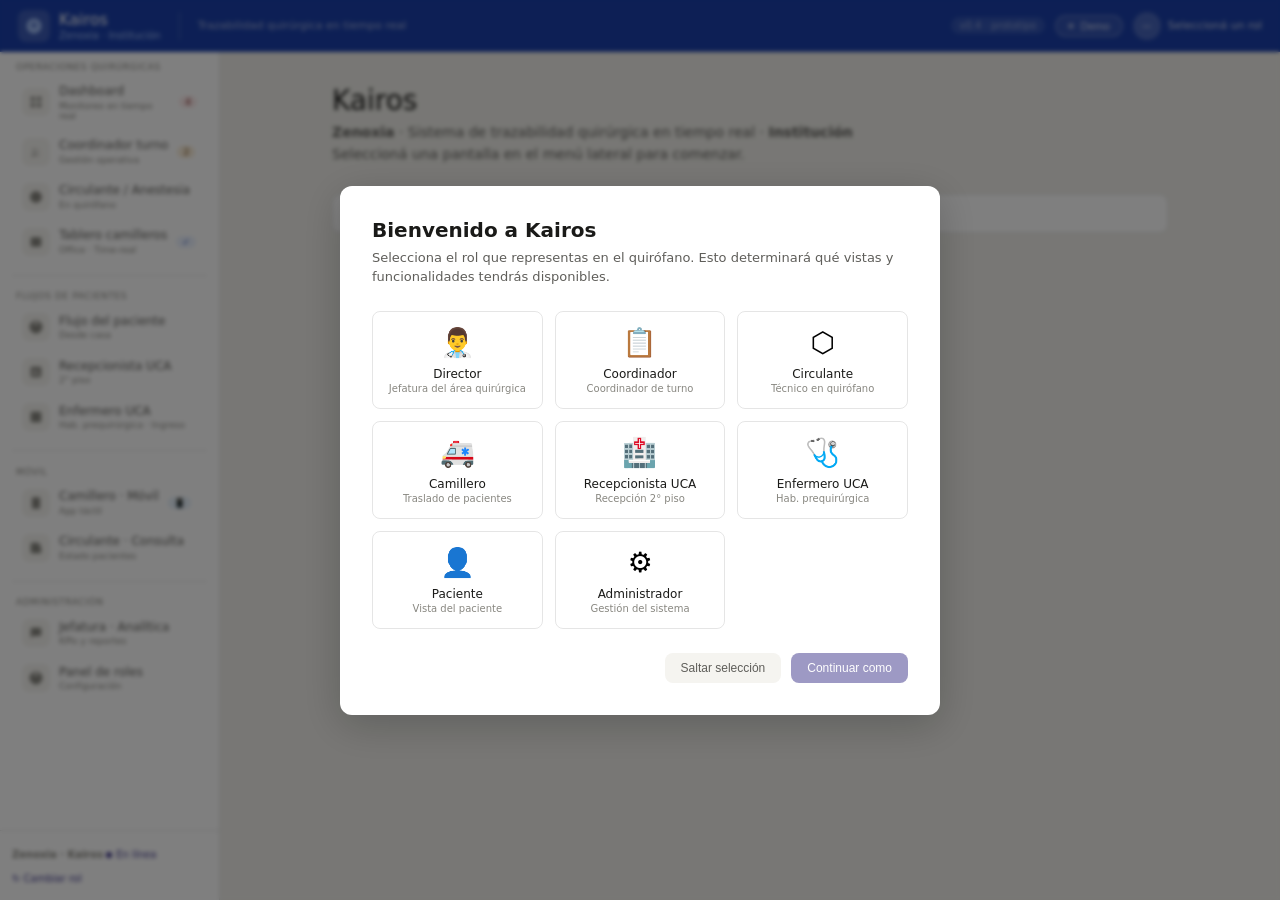
==== commit 0124ac2c: "Add files via upload" ====
--- a/index.html
+++ b/index.html
@@ -140,6 +140,40 @@
 .wc-desc{font-size:11px;color:var(--txt2);line-height:1.5}
 
 .w-hint{font-size:11px;color:var(--txt3);margin-top:28px;padding:10px 14px;background:var(--bg);border-radius:var(--r);border:0.5px solid var(--brd);line-height:1.6}
+
+/* MODO DEMO */
+.demo-toggle{display:flex;align-items:center;gap:6px;padding:4px 12px;border-radius:20px;border:0.5px solid rgba(255,255,255,.25);background:rgba(255,255,255,.1);color:rgba(255,255,255,.8);font-size:11px;font-weight:500;cursor:pointer;transition:all .2s}
+.demo-toggle:hover{background:rgba(255,255,255,.2)}
+.demo-toggle.active{background:rgba(255,255,255,.95);color:var(--p-dark)}
+.demo-dot{width:6px;height:6px;border-radius:50%;background:rgba(255,255,255,.4);flex-shrink:0;transition:background .2s}
+.demo-toggle.active .demo-dot{background:var(--p)}
+
+/* BANNER DEMO */
+.demo-banner{background:var(--p-light);border-bottom:0.5px solid var(--p-mid);padding:7px 16px;font-size:11px;color:var(--p-dark);display:none;align-items:center;gap:8px;flex-shrink:0}
+.demo-banner.visible{display:flex}
+.demo-banner svg{flex-shrink:0}
+.demo-banner strong{font-weight:600}
+
+/* SHOWCASE GRID — welcome en modo demo */
+.showcase-grid{display:grid;grid-template-columns:repeat(auto-fill,minmax(200px,1fr));gap:10px}
+.showcase-card{background:var(--bg);border:0.5px solid var(--brd);border-radius:var(--r-lg);overflow:hidden;cursor:pointer;transition:all .15s}
+.showcase-card:hover{border-color:var(--p-mid);box-shadow:0 2px 12px rgba(43,87,217,.12);transform:translateY(-1px)}
+.sc-thumb{height:80px;display:flex;align-items:center;justify-content:center;font-size:28px;border-bottom:0.5px solid var(--brd)}
+.sc-info{padding:10px 12px}
+.sc-name{font-size:12px;font-weight:500;color:var(--txt);margin-bottom:2px}
+.sc-desc{font-size:10px;color:var(--txt2);line-height:1.4;margin-bottom:6px}
+.sc-roles{display:flex;gap:3px;flex-wrap:wrap}
+.sc-role-tag{font-size:9px;padding:1px 6px;border-radius:6px;background:var(--bg2);color:var(--txt3);border:0.5px solid var(--brd2)}
+.sc-role-tag.mobile{background:var(--s-warn-l);color:var(--s-warn);border-color:var(--s-warn-m)}
+.sc-file{font-size:9px;color:var(--txt3);margin-top:4px;font-family:monospace}
+
+.showcase-section-title{font-size:11px;font-weight:600;color:var(--txt);text-transform:uppercase;letter-spacing:.06em;margin:20px 0 10px;padding-bottom:6px;border-bottom:0.5px solid var(--brd);display:flex;align-items:center;gap:8px}
+.showcase-section-title .ss-count{font-size:10px;padding:2px 8px;border-radius:8px;background:var(--p-light);color:var(--p-dark);font-weight:500;letter-spacing:0}
+
+/* NAV EN DEMO — todos visibles */
+body.demo-mode .nav-item.hidden{display:flex !important}
+body.demo-mode .nav-item.hidden .nav-label{opacity:.7}
+body.demo-mode .nav-item.hidden::after{content:'';display:block}
 </style>
 </head>
 <body>
@@ -177,7 +211,11 @@
   <div class="gt-sep"></div>
   <div class="gt-tagline" id="top-tagline">Trazabilidad quirúrgica en tiempo real</div>
   <div class="gt-right">
-    <div class="gt-version" id="top-version">v0.2 · prototipo</div>
+    <div class="gt-version" id="top-version">v0.4 · prototipo</div>
+    <button class="demo-toggle" id="demo-toggle" onclick="toggleDemo()" title="Modo demo — muestra todas las pantallas sin restricción de rol">
+      <span class="demo-dot" id="demo-dot"></span>
+      <span id="demo-label">Demo</span>
+    </button>
     <div class="gt-user" id="top-user" onclick="toggleUserMenu()">
       <div class="gt-av" id="top-av">—</div>
       <span id="top-username">Seleccioná un rol</span>
@@ -191,6 +229,13 @@
   </div>
 </div>
 
+<!-- BANNER MODO DEMO -->
+<div class="demo-banner" id="demo-banner">
+  <svg width="14" height="14" viewBox="0 0 24 24" fill="none" stroke="var(--p-dark)" stroke-width="2"><circle cx="12" cy="12" r="10"/><line x1="12" y1="8" x2="12" y2="12"/><line x1="12" y1="16" x2="12.01" y2="16"/></svg>
+  <span><strong>Modo demo activo</strong> — Todas las pantallas visibles · Sin restricción de rol · Ideal para presentaciones y testing de UX</span>
+  <button onclick="toggleDemo()" style="margin-left:auto;font-size:10px;padding:2px 10px;border-radius:8px;border:0.5px solid var(--p-mid);background:transparent;color:var(--p-dark);cursor:pointer;font-weight:500">Desactivar</button>
+</div>
+
 <!-- APP BODY -->
 <div class="app-body">
 
@@ -277,6 +322,34 @@
         <div>
           <div class="nav-label">Enfermero UCA</div>
           <div class="nav-role">Hab. prequirúrgica · Ingreso</div>
+        </div>
+      </div>
+
+    </div>
+
+    <div class="nav-divider"></div>
+
+    <div class="nav-section">
+      <div class="nav-section-title">Móvil</div>
+
+      <div class="nav-item" onclick="loadScreen('camillero_mobile')" id="nav-camillero_mobile" data-roles="camillero,director,coord,circulante">
+        <div class="nav-icon">
+          <svg viewBox="0 0 24 24" stroke="var(--txt3)" fill="none" stroke-width="1.8"><rect x="5" y="2" width="14" height="20" rx="2"/><line x1="12" y1="18" x2="12.01" y2="18"/></svg>
+        </div>
+        <div>
+          <div class="nav-label">Camillero · Móvil</div>
+          <div class="nav-role">App táctil</div>
+        </div>
+        <span class="nav-badge nb-info">📱</span>
+      </div>
+
+      <div class="nav-item" onclick="loadScreen('circulante_consulta')" id="nav-circulante_consulta" data-roles="director,circulante,coord">
+        <div class="nav-icon">
+          <svg viewBox="0 0 24 24" stroke="var(--txt3)" fill="none" stroke-width="1.8"><path d="M9 11l3 3L22 4"/><path d="M21 12v7a2 2 0 01-2 2H5a2 2 0 01-2-2V5a2 2 0 012-2h11"/></svg>
+        </div>
+        <div>
+          <div class="nav-label">Circulante · Consulta</div>
+          <div class="nav-role">Estado pacientes</div>
         </div>
       </div>
 
@@ -329,10 +402,7 @@
       <span class="bc-sep">/</span>
       <span class="bc-current" id="bc-current">—</span>
       <div class="bc-right">
-        <a class="bc-open" id="bc-open-link" target="_blank" rel="noopener noreferrer">
-          <span>Abrir en nueva pestaña</span>
-          <span>↗</span>
-        </a>
+        
       </div>
     </div>
 
@@ -427,15 +497,17 @@
 
 // ── DEFINICIÓN DE PANTALLAS ──────────────────────────────
 const SCREENS = {
-  dashboard:  { file:'03_dashboard_monitoreo.html',      label:'Dashboard · Monitoreo' },
-  coord:      { file:'02_coordinador_turno_qx_v2.html',  label:'Coordinador turno QX' },
-  circulante: { file:'05_circulante_qx.html',            label:'Circulante · QX' },
-  camilleros: { file:'08_tablero_camilleros.html',       label:'Tablero camilleros' },
-  uca:        { file:'06_recepcionista_uca.html',        label:'Recepcionista UCA' },
-  enfermero:  { file:'07_enfermero_uca.html',            label:'Enfermero UCA' },
-  paciente:   { file:'04_flujo_paciente_v3.html',        label:'Flujo del paciente' },
-  jefatura:   { file:'09_jefatura.html',                 label:'Jefatura · Analítica' },
-  roles:      { file:'01_panel_roles.html',              label:'Panel de roles' },
+  dashboard:           { file:'03_dashboard_monitoreo.html',      label:'Dashboard · Monitoreo',   desc:'Estado en tiempo real: quirófanos, alertas y próximos ingresos del turno.' },
+  coord:               { file:'02_coordinador_turno_qx_v2.html',  label:'Coordinador turno QX',    desc:'Gestión de agenda, equipo asignado y comunicaciones del turno quirúrgico.' },
+  circulante:          { file:'05_circulante_qx.html',            label:'Circulante · QX',         desc:'Registro de hitos en quirófano: anestesia, cirugía y solicitud de camillero.' },
+  camilleros:          { file:'08_tablero_camilleros.html',       label:'Coordinador camilleros',  desc:'Cola dinámica de traslados, asignación de camilleros y métricas de carga.' },
+  uca:                 { file:'06_recepcionista_uca.html',        label:'Recepcionista UCA',       desc:'Validación de documentación y registro de eficiencia del flujo digital.' },
+  enfermero:           { file:'07_enfermero_uca.html',            label:'Enfermero UCA',           desc:'Gestión de habitaciones prequirúrgicas y checklist de ingreso del paciente.' },
+  paciente:            { file:'04_flujo_paciente_v3.html',        label:'Flujo del paciente',      desc:'Formulario digital prequirúrgico que el paciente completa desde su domicilio.' },
+  jefatura:            { file:'09_jefatura.html',                 label:'Jefatura · Analítica',    desc:'Indicadores operativos, tiempos de quirófano y análisis de eficiencia.' },
+  camillero_mobile:    { file:'10_camillero_mobile.html',         label:'Camillero · Móvil',       desc:'App móvil: solicitudes de traslado, confirmación y registro de recogida/entrega.' },
+  circulante_consulta: { file:'11_circulante_consulta.html',      label:'Circulante · Consulta',   desc:'Vista de pacientes del día: estado, checklist de requisitos y solicitud de camillero.' },
+  roles:               { file:'01_panel_roles.html',              label:'Panel de roles',          desc:'Configuración de roles de usuario y permisos de acceso al sistema.' },
 };
 
 let currentRole = null;
@@ -458,7 +530,12 @@
 
   // Verificar si hay rol guardado
   const savedRole = localStorage.getItem('kairos-user-role');
-  if (savedRole && ROLES_CONFIG[savedRole]) {
+  const demoSaved = localStorage.getItem('kairos-demo-mode') === 'true';
+
+  if (demoSaved) {
+    // Restaurar modo demo si estaba activo
+    toggleDemo();
+  } else if (savedRole && ROLES_CONFIG[savedRole]) {
     setUserRole(savedRole);
   } else {
     showRoleSelector();
@@ -547,9 +624,7 @@
 
 function generateWelcomeContent(roleId) {
   const container = document.getElementById('role-specific-content');
-  const roleData = ROLES_CONFIG[roleId];
-  
-  // Determinar qué pantallas mostrar para este rol
+
   const availableScreens = [];
   Object.entries(SCREENS).forEach(([screenId, screenData]) => {
     const navItem = document.getElementById('nav-' + screenId);
@@ -557,65 +632,44 @@
       availableScreens.push({ id: screenId, ...screenData });
     }
   });
-  
+  // Pantallas sin nav-item propio: incluir si el rol tiene acceso directo
+  ['camillero_mobile','circulante_consulta'].forEach(id => {
+    const navItem = document.getElementById('nav-' + id);
+    const already = availableScreens.find(s => s.id === id);
+    if (navItem && !navItem.classList.contains('hidden') && !already) {
+      availableScreens.push({ id, ...SCREENS[id] });
+    }
+  });
+
+  const ICONS = {
+    dashboard:'📊', coord:'📋', circulante:'⬡', camilleros:'🚑',
+    paciente:'👤', uca:'🏥', enfermero:'🩺',
+    jefatura:'📈', roles:'⚙️', camillero_mobile:'📱', circulante_consulta:'📋'
+  };
+
+  const GRUPOS = [
+    { titulo:'Operaciones Quirúrgicas', ids:['dashboard','coord','circulante','camilleros','circulante_consulta'], bg:'var(--s-info-l)' },
+    { titulo:'Flujos de Pacientes',     ids:['paciente','uca','enfermero'],                                        bg:'var(--p-light)' },
+    { titulo:'Móvil',                   ids:['camillero_mobile'],                                                  bg:'var(--p-dark)' },
+    { titulo:'Administración',          ids:['jefatura','roles'],                                                  bg:'var(--bg2)' },
+  ];
+
   let html = '';
-  
-  // Agrupar pantallas por categoría
-  const opScreens = availableScreens.filter(s => 
-    ['dashboard', 'coord', 'circulante', 'camilleros'].includes(s.id)
-  );
-  const pacScreens = availableScreens.filter(s => 
-    ['paciente', 'uca'].includes(s.id)
-  );
-  const adminScreens = availableScreens.filter(s => 
-    ['jefatura', 'roles'].includes(s.id)
-  );
-  
-  if (opScreens.length > 0) {
-    html += `<div class="w-section-title">Operaciones Quirúrgicas</div><div class="w-grid">`;
-    opScreens.forEach(s => {
-      const icons = {dashboard:'📊', coord:'📋', circulante:'⬡', camilleros:'🚑'};
+  GRUPOS.forEach(g => {
+    const screens = availableScreens.filter(s => g.ids.includes(s.id));
+    if (!screens.length) return;
+    html += `<div class="w-section-title">${g.titulo}</div><div class="w-grid">`;
+    screens.forEach(s => {
       html += `
         <div class="w-card" onclick="loadScreen('${s.id}')">
-          <div class="wc-icon" style="background:var(--s-info-l)">${icons[s.id] || '📱'}</div>
+          <div class="wc-icon" style="background:${g.bg}">${ICONS[s.id] || '📱'}</div>
           <div class="wc-title">${s.label}</div>
-          <div class="wc-desc">Acceso disponible para tu rol.</div>
-        </div>
-      `;
+          <div class="wc-desc">${s.desc || 'Acceso disponible para tu rol.'}</div>
+        </div>`;
     });
     html += `</div>`;
-  }
-  
-  if (pacScreens.length > 0) {
-    html += `<div class="w-section-title">Flujos de Pacientes</div><div class="w-grid">`;
-    pacScreens.forEach(s => {
-      const icons = {paciente:'👤', uca:'🏥'};
-      html += `
-        <div class="w-card" onclick="loadScreen('${s.id}')">
-          <div class="wc-icon" style="background:var(--pl)">${icons[s.id] || '📱'}</div>
-          <div class="wc-title">${s.label}</div>
-          <div class="wc-desc">Acceso disponible para tu rol.</div>
-        </div>
-      `;
-    });
-    html += `</div>`;
-  }
-  
-  if (adminScreens.length > 0) {
-    html += `<div class="w-section-title">Administración</div><div class="w-grid">`;
-    adminScreens.forEach(s => {
-      const icons = {jefatura:'📈', roles:'⚙️'};
-      html += `
-        <div class="w-card" onclick="loadScreen('${s.id}')">
-          <div class="wc-icon" style="background:var(--bg2)">${icons[s.id] || '⚙️'}</div>
-          <div class="wc-title">${s.label}</div>
-          <div class="wc-desc">Acceso disponible para tu rol.</div>
-        </div>
-      `;
-    });
-    html += `</div>`;
-  }
-  
+  });
+
   container.innerHTML = html;
 }
 
@@ -646,10 +700,13 @@
   const s = SCREENS[id];
   if (!s) return;
   
+  // En modo demo saltear verificación de rol
+  if (demoMode) { loadScreenDemo(id); return; }
+
   // Verificar que el rol tiene acceso
   const navItem = document.getElementById('nav-' + id);
   if (!navItem || navItem.classList.contains('hidden')) {
-    alert('No tienes acceso a esta pantalla con tu rol actual.');
+    showToast('Sin acceso', 'Tu rol actual no puede ver esta pantalla.', 'warn');
     return;
   }
   
@@ -662,7 +719,7 @@
   // Breadcrumb
   document.getElementById('breadcrumb').style.display = 'flex';
   document.getElementById('bc-current').textContent   = s.label;
-  document.getElementById('bc-open-link').href        = s.file;
+  
 
   // Ocultar welcome
   document.getElementById('welcome-screen').style.display = 'none';
@@ -690,12 +747,169 @@
   document.getElementById('welcome-screen').style.display = 'block';
   document.getElementById('main-iframe').style.display   = 'none';
   document.getElementById('loading-indicator').style.display = 'none';
+  if (demoMode) showShowcase();
 }
 
 // Aplicar botón de confirmación del modal
 document.addEventListener('DOMContentLoaded', () => {
   document.getElementById('btn-confirm-role').addEventListener('click', confirmRole);
 });
+
+// ── MODO DEMO ──────────────────────────────────────────────────
+let demoMode = false;
+
+function toggleDemo() {
+  demoMode = !demoMode;
+  const btn = document.getElementById('demo-toggle');
+  const dot = document.getElementById('demo-dot');
+  const lbl = document.getElementById('demo-label');
+  const banner = document.getElementById('demo-banner');
+
+  if (demoMode) {
+    btn.classList.add('active');
+    dot.style.background = 'var(--p)';
+    lbl.textContent = 'Demo ON';
+    banner.classList.add('visible');
+    document.body.classList.add('demo-mode');
+    localStorage.setItem('kairos-demo-mode', 'true');
+    // Mostrar todos los nav items
+    document.querySelectorAll('[data-roles]').forEach(el => el.classList.remove('hidden'));
+    // Regenerar welcome con showcase completo
+    if (!currentScreen) showShowcase();
+  } else {
+    btn.classList.remove('active');
+    dot.style.background = '';
+    lbl.textContent = 'Demo';
+    banner.classList.remove('visible');
+    document.body.classList.remove('demo-mode');
+    localStorage.removeItem('kairos-demo-mode');
+    // Restaurar filtro de rol
+    if (currentRole) {
+      filterMenuByRole(currentRole);
+      generateWelcomeContent(currentRole);
+    } else {
+      showRoleSelector();
+    }
+  }
+}
+
+function showShowcase() {
+  document.getElementById('welcome-screen').style.display = 'block';
+  document.getElementById('main-iframe').style.display = 'none';
+  document.getElementById('loading-indicator').style.display = 'none';
+  document.getElementById('breadcrumb').style.display = 'none';
+  document.querySelectorAll('.nav-item').forEach(n => n.classList.remove('active'));
+  currentScreen = null;
+
+  const SHOWCASE = [
+    {
+      grupo: 'Operaciones quirúrgicas — Desktop',
+      items: [
+        { id:'dashboard',     icon:'📊', roles:['director','coord','circulante','camillero'],   mobile:false },
+        { id:'coord',         icon:'📋', roles:['coordinador','director'],                       mobile:false },
+        { id:'circulante',    icon:'⬡',  roles:['circulante','director'],                        mobile:false },
+        { id:'camilleros',    icon:'🚑', roles:['coordinador','director'],                       mobile:false },
+        { id:'circulante_consulta', icon:'✅', roles:['circulante','director'],                  mobile:false },
+      ]
+    },
+    {
+      grupo: 'Flujo de pacientes — Desktop',
+      items: [
+        { id:'paciente',  icon:'👤', roles:['paciente'],             mobile:false },
+        { id:'uca',       icon:'🏥', roles:['recepcionista UCA'],    mobile:false },
+        { id:'enfermero', icon:'🩺', roles:['enfermero UCA'],        mobile:false },
+      ]
+    },
+    {
+      grupo: 'Móvil',
+      items: [
+        { id:'camillero_mobile', icon:'📱', roles:['camillero'], mobile:true },
+      ]
+    },
+    {
+      grupo: 'Administración',
+      items: [
+        { id:'jefatura', icon:'📈', roles:['director','jefatura'], mobile:false },
+        { id:'roles',    icon:'⚙️', roles:['administrador'],       mobile:false },
+      ]
+    },
+  ];
+
+  const container = document.getElementById('role-specific-content');
+  let html = '';
+
+  SHOWCASE.forEach(g => {
+    html += `<div class="showcase-section-title">${g.grupo}<span class="ss-count">${g.items.length}</span></div>`;
+    html += `<div class="showcase-grid">`;
+    g.items.forEach(item => {
+      const s = SCREENS[item.id];
+      if (!s) return;
+      const roleTags = item.roles.map(r =>
+        `<span class="sc-role-tag ${item.mobile?'mobile':''}">${r}</span>`
+      ).join('');
+      html += `<div class="showcase-card" onclick="loadScreenDemo('${item.id}')">
+        <div class="sc-thumb" style="background:${item.mobile?'var(--p-dark)':'var(--bg2)'}">
+          <span style="font-size:32px;${item.mobile?'filter:drop-shadow(0 2px 4px rgba(0,0,0,.3))':''}">${item.icon}</span>
+        </div>
+        <div class="sc-info">
+          <div class="sc-name">${s.label}</div>
+          <div class="sc-desc">${s.desc}</div>
+          <div class="sc-roles">${roleTags}</div>
+          <div class="sc-file">${s.file}</div>
+        </div>
+      </div>`;
+    });
+    html += `</div>`;
+  });
+
+  document.getElementById('w-product-name').textContent = 'Kairos · Showcase';
+  document.querySelector('.w-sub').innerHTML = '<strong>Modo demo activo</strong> · Todas las pantallas disponibles · Hacé click en cualquier tarjeta para abrirla.';
+  container.innerHTML = html;
+}
+
+function loadScreenDemo(id) {
+  // En modo demo saltea la verificación de rol
+  const s = SCREENS[id];
+  if (!s) return;
+  currentScreen = id;
+
+  document.querySelectorAll('.nav-item').forEach(n => n.classList.remove('active'));
+  const navItem = document.getElementById('nav-' + id);
+  if (navItem) navItem.classList.add('active');
+
+  document.getElementById('breadcrumb').style.display = 'flex';
+  document.getElementById('bc-current').textContent = s.label + ' (demo)';
+  document.getElementById('welcome-screen').style.display = 'none';
+
+  const loading = document.getElementById('loading-indicator');
+  const iframe  = document.getElementById('main-iframe');
+  loading.style.display = 'flex';
+  iframe.style.display  = 'none';
+
+  iframe.onload = () => {
+    loading.style.display = 'none';
+    iframe.style.display  = 'block';
+  };
+  iframe.src = s.file;
+}
+
+function showToast(titulo, mensaje, tipo) {
+  const existing = document.getElementById('kairos-toast');
+  if (existing) existing.remove();
+  const colors = {
+    warn: { bg:'var(--s-warn-l)', brd:'var(--s-warn-m)', txt:'var(--s-warn)' },
+    err:  { bg:'var(--s-err-l)',  brd:'var(--s-err-m)',  txt:'var(--s-err)'  },
+    ok:   { bg:'var(--s-ok-l)',   brd:'var(--s-ok-m)',   txt:'var(--s-ok)'   },
+  };
+  const c = colors[tipo] || colors.warn;
+  const toast = document.createElement('div');
+  toast.id = 'kairos-toast';
+  toast.style.cssText = `position:fixed;bottom:24px;left:50%;transform:translateX(-50%) translateY(8px);background:${c.bg};border:0.5px solid ${c.brd};color:${c.txt};border-radius:10px;padding:10px 18px;font-size:12px;font-weight:500;z-index:9999;box-shadow:0 4px 16px rgba(0,0,0,.12);opacity:0;transition:all .25s;max-width:340px;text-align:center;line-height:1.5`;
+  toast.innerHTML = `<strong>${titulo}</strong><br><span style="font-weight:400">${mensaje}</span>`;
+  document.body.appendChild(toast);
+  setTimeout(() => { toast.style.opacity='1'; toast.style.transform='translateX(-50%) translateY(0)'; }, 10);
+  setTimeout(() => { toast.style.opacity='0'; setTimeout(() => toast.remove(), 300); }, 3500);
+}
 </script>
 </body>
 </html>
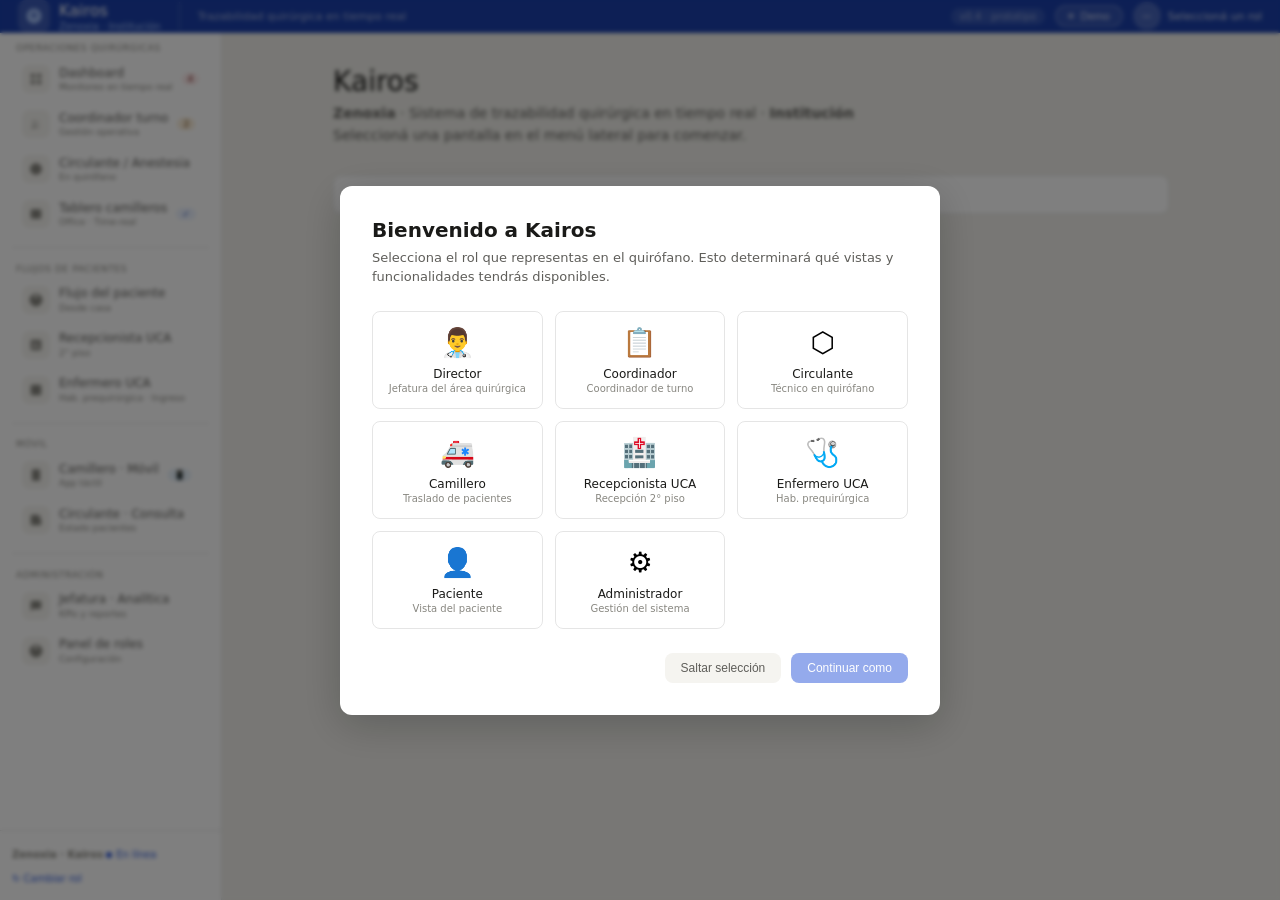
==== commit d68be66f: "Add files via upload" ====
--- a/index.html
+++ b/index.html
@@ -6,18 +6,235 @@
 <title>Kairos — Sistema de Trazabilidad Quirúrgica</title>
 <script src="config.js"></script>
 <style>
-:root{
-  --bg:#fff;--bg2:#f5f4f0;--bg3:#f0efea;
-  --txt:#1a1a18;--txt2:#5f5e5a;--txt3:#888780;
-  --brd:rgba(0,0,0,0.10);--brd2:rgba(0,0,0,0.18);
-  --p:#2B57D9;--p-light:#EBF2FF;--p-mid:#A3C0F8;--p-dark:#1A3FAA;
-  --s-info-l:#E6F1FB;--s-info:#0C447C;
-  --s-warn-l:#FAEEDA;--s-warn:#633806;--s-warn-m:#EF9F27;
-  --s-err-l:#FCEBEB;--s-err:#791F1F;--s-err-m:#E24B4A;
-  --pl:#EEEDFE;--p:#3C3489;
-  --r:8px;--r-lg:12px;
-  --nav-w:220px;
-  --top-h:52px;
+:root {
+
+  /* ─────────────────────────────────────────────────────────────
+     1. PRIMARIO — Azul royal
+     Branding Zenoxia. Kairos y Cordis comparten estos valores.
+  ───────────────────────────────────────────────────────────── */
+  --p-light: #EBF2FF;   /* fills, fondos de badge, card activa       */
+  --p-mid:   #A3C0F8;   /* bordes de badge, separadores              */
+  --p:       #2B57D9;   /* botones, íconos primarios, links activos  */
+  --p-dark:  #1A3FAA;   /* topbar, logo, nav activo, texto activo    */
+
+  /* ─────────────────────────────────────────────────────────────
+     2. NEUTROS — Fondos, texto, bordes
+  ───────────────────────────────────────────────────────────── */
+  --bg:   #ffffff;              /* cards, modales, panels              */
+  --bg2:  #f5f4f0;              /* inputs, fondos de sección, filas    */
+  --bg3:  #f0efea;              /* fondo del body                      */
+  --txt:  #1a1a18;              /* texto principal                     */
+  --txt2: #5f5e5a;              /* texto secundario                    */
+  --txt3: #888780;              /* labels, placeholders, tertiary      */
+  --brd:  rgba(0,0,0,0.10);    /* borde sutil                         */
+  --brd2: rgba(0,0,0,0.18);    /* borde medio — inputs, énfasis       */
+
+  /* ─────────────────────────────────────────────────────────────
+     3. SEMÁNTICOS — Estados del sistema
+     Uso genérico en toda la plataforma.
+     Para estados específicos de dominio, usar secciones 4–9.
+  ───────────────────────────────────────────────────────────── */
+
+  --s-ok:     #0F6E56;   /* confirmado, validado, completado          */
+  --s-ok-l:   #E1F5EE;   /* fondo badge OK                            */
+  --s-ok-m:   #9FE1CB;   /* borde badge OK                            */
+
+  --s-warn:   #633806;   /* pendiente, atención leve                  */
+  --s-warn-l: #FAEEDA;   /* fondo badge WARN                          */
+  --s-warn-m: #EF9F27;   /* borde / ícono badge WARN                  */
+
+  --s-err:    #791F1F;   /* bloqueante, alergia, crítico              */
+  --s-err-l:  #FCEBEB;   /* fondo badge ERR                           */
+  --s-err-m:  #E24B4A;   /* borde / ícono badge ERR                   */
+
+  --s-info:   #0C447C;   /* informativo neutro, estado secundario     */
+  --s-info-l: #E6F1FB;   /* fondo badge INFO                          */
+  --s-info-m: #B5D4F4;   /* borde badge INFO                          */
+
+  /* ─────────────────────────────────────────────────────────────
+     4. TRIAGE — Colores por nivel de prioridad clínica
+     Solo para Cordis (Guardia). Kairos no usa triage.
+     Convención: --tN = texto/ícono · --tN-l = fondo · --tN-brd = borde
+  ───────────────────────────────────────────────────────────── */
+
+  --t1:     #C0392B;                    /* N1 Resucitación — Rojo       */
+  --t1-l:   rgba(192, 57, 43, 0.10);
+  --t1-brd: rgba(192, 57, 43, 0.25);
+
+  --t2:     #D4680A;                    /* N2 Emergencia — Naranja      */
+  --t2-l:   rgba(212, 104, 10, 0.10);
+  --t2-brd: rgba(212, 104, 10, 0.25);
+
+  --t3:     #A07C00;                    /* N3 Urgencia — Amarillo osc.  */
+  --t3-l:   rgba(160, 124, 0, 0.10);
+  --t3-brd: rgba(160, 124, 0, 0.25);
+
+  --t4:     #2E7D4F;                    /* N4 Menor — Verde             */
+  --t4-l:   rgba(46, 125, 79, 0.10);
+  --t4-brd: rgba(46, 125, 79, 0.25);
+
+  --t5:     #1565A8;                    /* N5 No urgente — Azul         */
+  --t5-l:   rgba(21, 101, 168, 0.10);
+  --t5-brd: rgba(21, 101, 168, 0.25);
+
+  /* ─────────────────────────────────────────────────────────────
+     5. ESTADOS DE CAMA — Ciclo hotelero
+     Kairos: habitaciones prequirúrgicas y recuperación.
+     Cordis: boxes de guardia.
+     Convención: base (texto/ícono) · -l (fondo) · -m (borde)
+  ───────────────────────────────────────────────────────────── */
+
+  --cama-libre:    #0F6E56;   --cama-libre-l:    #E1F5EE;   --cama-libre-m:    #9FE1CB;
+  --cama-ocup:     #1A3FAA;   --cama-ocup-l:     #EBF2FF;   --cama-ocup-m:     #A3C0F8;
+  --cama-alta:     #7B3FA0;   --cama-alta-l:     #F3E8FF;   --cama-alta-m:     #C9A0E0;
+  --cama-limp:     #B45309;   --cama-limp-l:     #FEF3C7;   --cama-limp-m:     #FCD34D;
+  --cama-lista:    #0E7490;   --cama-lista-l:    #E0F7FA;   --cama-lista-m:    #67E8F9;
+  --cama-bloq:     #4B4B4B;   --cama-bloq-l:     #F0F0F0;   --cama-bloq-m:     #AAAAAA;
+
+  /* ─────────────────────────────────────────────────────────────
+     6. ESTADOS DE EQUIPO — Equipamiento médico
+     Cordis Imágenes: estado de TC, RM, sala de rayos, etc.
+     Convención: base · -l (fondo) · -m (borde)
+  ───────────────────────────────────────────────────────────── */
+
+  --eq-libre:   #0F6E56;   --eq-libre-l:   #E1F5EE;   --eq-libre-m:   #9FE1CB;
+  --eq-uso:     #2B57D9;   --eq-uso-l:     #EBF2FF;   --eq-uso-m:     #A3C0F8;
+  --eq-limp:    #B45309;   --eq-limp-l:    #FEF3C7;   --eq-limp-m:    #FCD34D;
+  --eq-fuera:   #4B4B4B;   --eq-fuera-l:   #F0F0F0;   --eq-fuera-m:   #AAAAAA;
+
+  /* ─────────────────────────────────────────────────────────────
+     7. TRASLADOS — Cola dinámica de camilleros
+     Kairos y Cordis Camilleros.
+     Estados del ciclo de vida de un traslado.
+     Convención: base · -l (fondo) · -m (borde)
+  ───────────────────────────────────────────────────────────── */
+
+  --tr-pend:    #633806;   --tr-pend-l:    #FAEEDA;   --tr-pend-m:    #EF9F27;
+  --tr-asig:    #0C447C;   --tr-asig-l:    #E6F1FB;   --tr-asig-m:    #B5D4F4;
+  --tr-curso:   #2B57D9;   --tr-curso-l:   #EBF2FF;   --tr-curso-m:   #A3C0F8;
+  --tr-done:    #0F6E56;   --tr-done-l:    #E1F5EE;   --tr-done-m:    #9FE1CB;
+  --tr-urg:     #791F1F;   --tr-urg-l:     #FCEBEB;   --tr-urg-m:     #E24B4A;
+
+  /* ─────────────────────────────────────────────────────────────
+     8. IDENTIFICACIÓN DE EQUIPAMIENTO — Tipo de camilla / recurso
+     Color por tipo de equipo requerido en un traslado.
+     Solo valor base (sin -l/-m) — uso decorativo, no semántico.
+  ───────────────────────────────────────────────────────────── */
+
+  --equip-silla:    #7B3FA0;   /* silla de ruedas                     */
+  --equip-camilla:  #0E7490;   /* camilla estándar o con barandas     */
+  --equip-oxigeno:  #B45309;   /* O₂ portátil                         */
+  --equip-tc:       #0C447C;   /* traslado a TC                       */
+  --equip-rm:       #791F1F;   /* traslado a RM                       */
+
+  /* ─────────────────────────────────────────────────────────────
+     8B. CARGA LABORAL — Nivel de carga por operador
+     Usado en paneles de coordinación (camilleros, enfermeros).
+     Convención: base · -l (fondo badge)
+  ───────────────────────────────────────────────────────────── */
+
+  --carga-leve:     #0F6E56;   --carga-leve-l:    #E1F5EE;
+  --carga-mod:      #A07C00;   --carga-mod-l:     #FEF9E0;
+  --carga-alta:     #D4680A;   --carga-alta-l:    #FEF3C7;
+  --carga-limite:   #C0392B;   --carga-limite-l:  #FCEBEB;
+
+  /* ─────────────────────────────────────────────────────────────
+     9. WORKLIST — Estados de estudios de imágenes
+     Cordis Imágenes: ciclo de vida de un estudio (TC, RM, Rx).
+     Convención: base · -l (fondo)
+  ───────────────────────────────────────────────────────────── */
+
+  --ws-pending:     #888780;   --ws-pending-l:    #f0efea;
+  --ws-executing:   #2B57D9;   --ws-executing-l:  #EBF2FF;
+  --ws-approval:    #A07C00;   --ws-approval-l:   #FAEEDA;
+  --ws-approved:    #0F6E56;   --ws-approved-l:   #E1F5EE;
+  --ws-delivered:   #5f5e5a;   --ws-delivered-l:  #f5f4f0;
+
+  /* ─────────────────────────────────────────────────────────────
+     10. IA — Asistencia cognitiva
+     Gradiente de degradado para indicar sugerencia de IA.
+     Usar en bordes, backgrounds sutiles, no en texto.
+     Siempre con indicación visible de que es sugerencia IA,
+     nunca como decisión clínica autónoma (RN-04).
+  ───────────────────────────────────────────────────────────── */
+
+  --ai-from: #1A3FAA;   /* inicio del gradiente — azul profundo      */
+  --ai-to:   #6366F1;   /* fin del gradiente — violeta               */
+
+  /* ─────────────────────────────────────────────────────────────
+     11. SLA — Tiempos de respuesta clínicos (minutos)
+     Valores numéricos usados como thresholds, no como colores.
+     Combinar con tokens de triage para colorear el estado SLA.
+  ───────────────────────────────────────────────────────────── */
+
+  --sla-n1:   0;     /* N1 Resucitación — atención inmediata         */
+  --sla-n2:   15;    /* N2 Emergencia — ≤15 min                      */
+  --sla-n3:   30;    /* N3 Urgencia — ≤30 min                        */
+  --sla-n4:   120;   /* N4 Menor — ≤2 hs                             */
+  --sla-n5:   240;   /* N5 No urgente — ≤4 hs                        */
+
+  --sla-urg:    #791F1F;   --sla-urg-l:    #FCEBEB;   --sla-urg-m:    #E24B4A;
+  --sla-amb:    #0C447C;   --sla-amb-l:    #E6F1FB;   --sla-amb-m:    #B5D4F4;
+
+  /* ─────────────────────────────────────────────────────────────
+     12. TIPOGRAFÍA
+  ───────────────────────────────────────────────────────────── */
+
+  --font-sans:  system-ui, -apple-system, sans-serif;
+  --font-mono:  'Courier New', Courier, monospace;
+
+  --text-2xs:  8px;
+  --text-xs:   10px;
+  --text-sm:   11px;
+  --text-md:   13px;
+  --text-lg:   15px;
+  --text-xl:   18px;
+  --text-2xl:  22px;
+  --text-3xl:  28px;
+
+  --fw-normal:   400;
+  --fw-medium:   500;
+  --fw-semibold: 600;
+  --fw-bold:     700;
+  --fw-black:    800;
+
+  /* ─────────────────────────────────────────────────────────────
+     13. ICONOGRAFÍA — SVG outline, stroke="currentColor"
+     Referencia: <svg class="ki ki-md"><use href="#ki-nombre"/></svg>
+  ───────────────────────────────────────────────────────────── */
+
+  --icon-xs:  12px;
+  --icon-sm:  14px;
+  --icon-md:  18px;
+  --icon-lg:  22px;
+  --icon-xl:  32px;
+
+  --icon-stroke-thin:   1.2px;
+  --icon-stroke:        1.4px;
+  --icon-stroke-medium: 1.6px;
+  --icon-stroke-thick:  2px;
+
+  /* ─────────────────────────────────────────────────────────────
+     14. ESPACIADO Y RADIO
+  ───────────────────────────────────────────────────────────── */
+
+  --r-xs:   4px;
+  --r:      8px;
+  --r-lg:   12px;
+  --r-xl:   16px;
+  --r-full: 999px;
+
+  --gap-xs: 4px;
+  --gap-sm: 8px;
+  --gap-md: 12px;
+  --gap-lg: 16px;
+  --gap-xl: 24px;
+
+  --pad-xs: 6px 8px;
+  --pad-sm: 8px 12px;
+  --pad-md: 12px 16px;
+  --pad-lg: 16px 20px;
+
 }
 *{box-sizing:border-box;margin:0;padding:0}
 html,body{height:100%;overflow:hidden}
